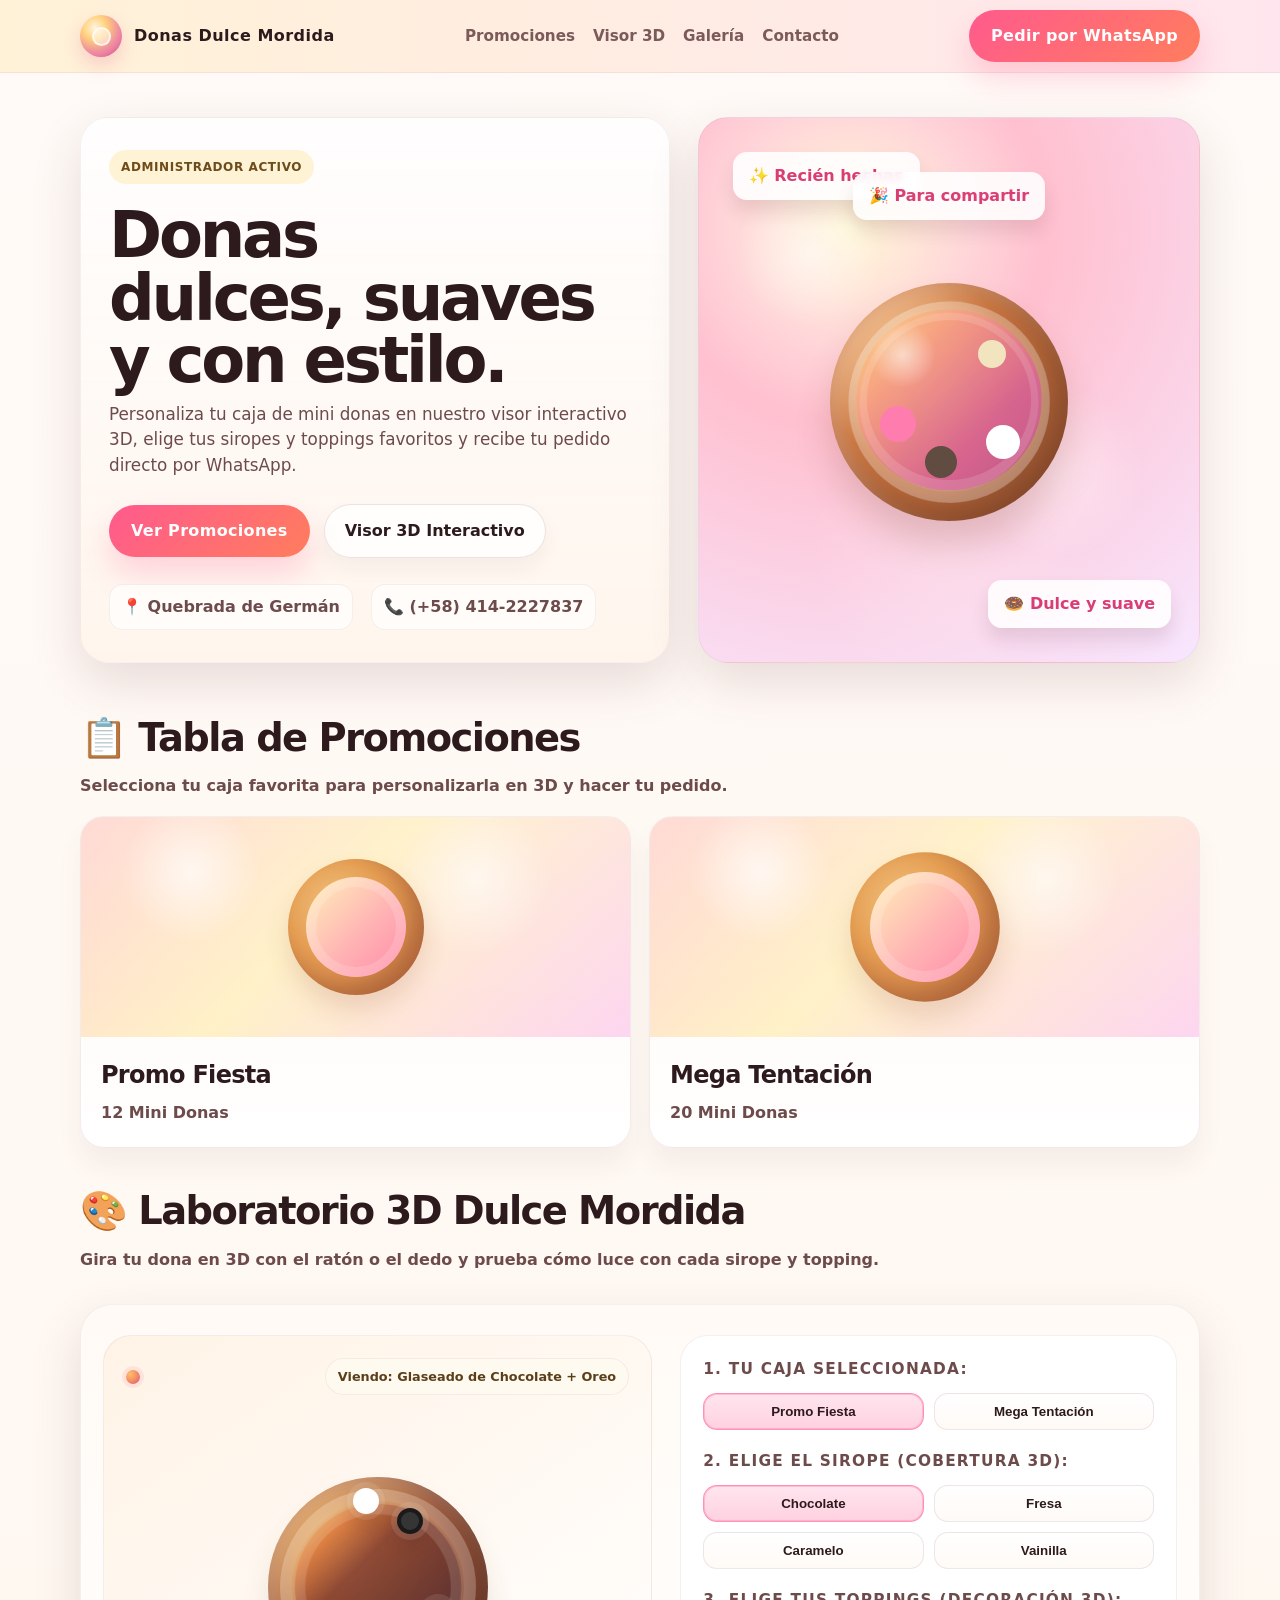
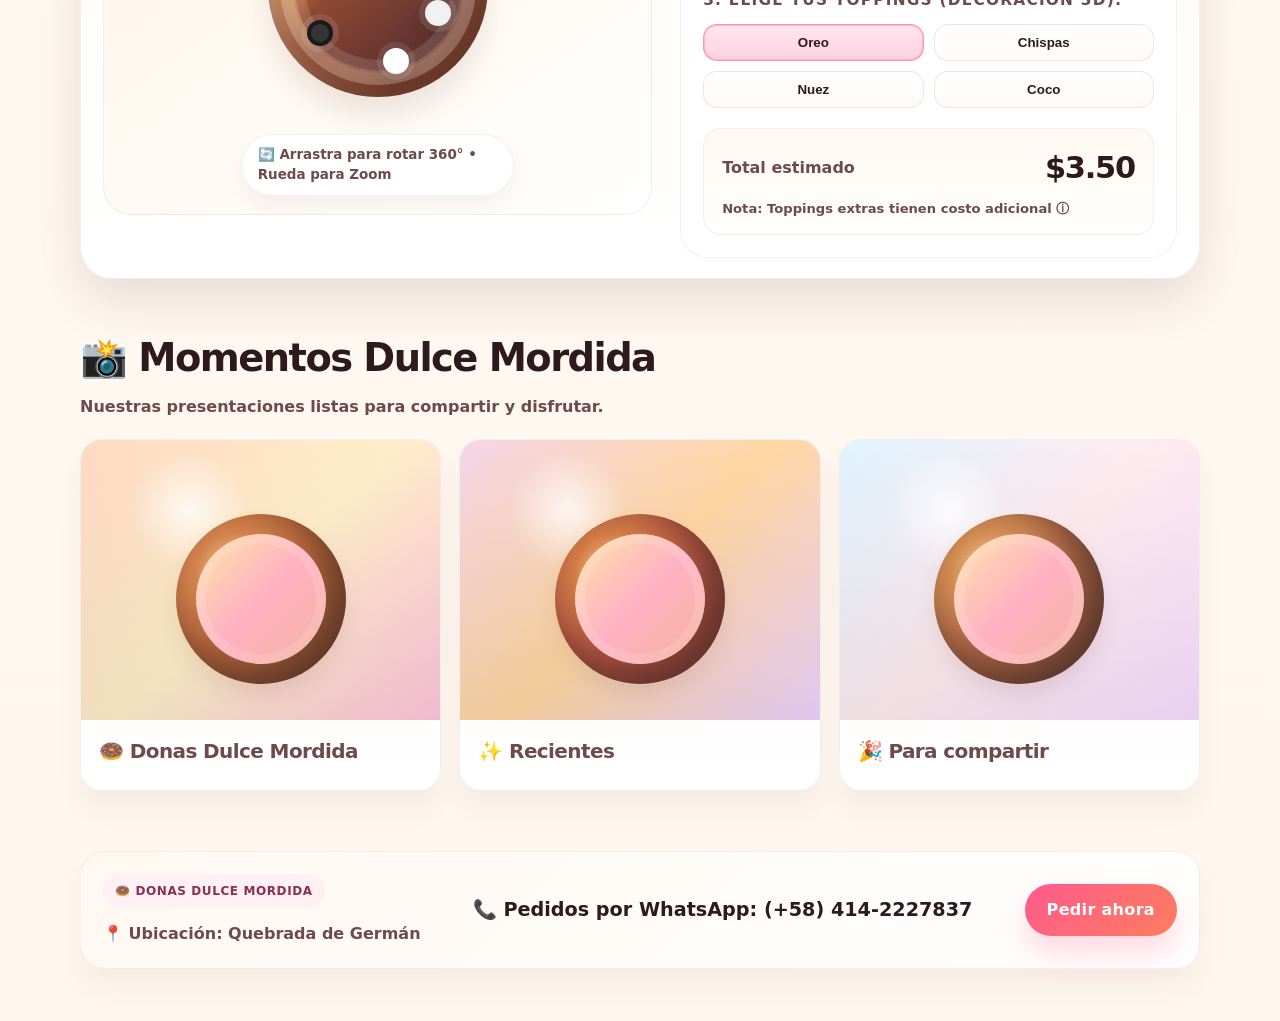
==== index.html @ 06ebfd66 "Add website index.html for Donas Dulce Mordida" ====
<!DOCTYPE html>
<html lang="es">
<head>
  <meta charset="UTF-8" />
  <meta name="viewport" content="width=device-width, initial-scale=1.0" />
  <title>Donas Dulce Mordida</title>
  <meta name="description" content="Donas Dulce Mordida — mini donas artesanales, personalización 3D y pedidos por WhatsApp." />
  <style>
    :root{
      --bg:#fffaf5;
      --panel:#fff;
      --rose:#ff5a8d;
      --rose-dark:#d93d73;
      --cream:#ffe7c2;
      --gold:#ffb84d;
      --brown:#6b3d2d;
      --choco:#3c1b1f;
      --text:#2d1a1d;
      --muted:#6d4b4b;
      --shadow:0 20px 50px rgba(89, 42, 48, 0.14);
      --card:#fff7f2;
      --success:#4caf50;
      --pink-soft:#ffd9e7;
      --lemon:#ffe898;
    }

    *{box-sizing:border-box}
    html{scroll-behavior:smooth}
    body{
      margin:0;
      font-family: system-ui, -apple-system, BlinkMacSystemFont, "Segoe UI", sans-serif;
      background:linear-gradient(180deg,#fffaf7 0%,#fff7ee 100%);
      color:var(--text);
      line-height:1.5;
    }

    a{color:inherit;text-decoration:none}
    img{max-width:100%; display:block}
    .container{
      width:min(1120px, calc(100% - 32px));
      margin:0 auto;
    }

    .topbar{
      background:linear-gradient(90deg, #fff2d7, #ffe6ee);
      border-bottom:1px solid rgba(109,75,75,0.08);
      position:sticky;
      top:0;
      z-index:15;
      backdrop-filter: blur(8px);
    }

    .topbar .container{
      display:flex;align-items:center;justify-content:space-between;
      min-height:72px; gap:16px;
    }

    .brand{
      display:flex;align-items:center;gap:12px;
      font-weight:800; letter-spacing:0.03em;
    }

    .brand-mark{
      width:42px;height:42px;border-radius:50%;
      background:radial-gradient(circle at 35% 30%, #fff4dd 0%, #ffd27d 30%, #ff8bb2 68%, #d5547a 100%);
      box-shadow:inset -7px -10px 12px rgba(0,0,0,0.08), 0 8px 18px rgba(234,110,149,0.28);
      position:relative;
    }

    .brand-mark::before{
      content:"";
      position:absolute; inset:12px 11px 11px 12px;
      border-radius:50%;
      background:rgba(255,255,255,0.5);
      border:2px solid rgba(255,255,255,0.7);
    }

    .nav{
      display:flex;align-items:center;gap:18px; flex-wrap:wrap;
      font-size:0.95rem; font-weight:600; color:var(--muted);
    }

    .nav a{opacity:0.9}
    .nav a:hover{opacity:1;color:var(--rose-dark)}

    .cta{
      display:inline-flex;align-items:center;justify-content:center;
      gap:10px;
      border:none;border-radius:999px; padding:14px 22px;
      background:linear-gradient(135deg, var(--rose), #ff7d5d);
      color:white; font-weight:800; letter-spacing:0.02em;
      box-shadow:0 16px 30px rgba(255, 99, 146, .25);
      cursor:pointer;
      transition:transform .2s ease, box-shadow .2s ease;
    }

    .cta:hover{
      transform:translateY(-2px);
      box-shadow:0 20px 32px rgba(255, 99, 146, .30);
    }

    .hero{
      padding:44px 0 22px;
    }

    .hero-wrap{
      display:grid;grid-template-columns:1.08fr .92fr; gap:28px;
      align-items:stretch;
    }

    .hero-box{
      background:linear-gradient(180deg, rgba(255,255,255,0.8), rgba(255,244,236,0.9));
      border-radius:28px;
      padding:32px 28px;
      box-shadow:var(--shadow);
      border:1px solid rgba(131,87,95,0.08);
    }

    .eyebrow{
      display:inline-block;
      background:#fff3d5;
      color:#6d4b1b;
      padding:8px 12px; border-radius:999px; font-weight:700;
      font-size:.75rem; letter-spacing:0.05em; text-transform:uppercase;
    }

    h1{
      margin:20px 0 10px;
      font-size: clamp(2.5rem, 5vw, 5rem);
      line-height:0.98;
      letter-spacing:-0.05em;
    }

    .hero-copy p{
      margin:0;
      color:var(--muted);
      font-size:1.05rem;
      max-width:640px;
    }

    .hero-actions{
      display:flex;align-items:center; flex-wrap:wrap; gap:14px; margin-top:26px;
    }

    .ghost{
      display:inline-flex;align-items:center;justify-content:center;
      border:1px solid rgba(112,61,77,0.14);
      background:rgba(255,255,255,0.8);
      color:var(--text);
      border-radius:999px;
      padding:14px 20px;
      font-weight:700;
      box-shadow:0 10px 20px rgba(80, 31, 47, 0.05);
    }

    .meta{
      display:flex; align-items:center; gap:18px; flex-wrap:wrap;
      margin-top:26px; font-weight:700; color:var(--muted);
    }

    .meta-item{
      display:flex;align-items:center;gap:10px;
      background:rgba(255,255,255,0.7);
      padding:10px 12px; border-radius:14px;
      border:1px solid rgba(112,61,77,0.08);
    }

    .mini-donut-art{
      position:relative; min-height:440px; border-radius:30px;
      background:radial-gradient(circle at 30% 20%, #fff7d6 0%, #ffd5d9 22%, #ffc0cf 35%, #f7e7ff 100%);
      overflow:hidden;
      box-shadow:var(--shadow);
      border:1px solid rgba(131,87,95,0.08);
    }

    .mini-donut-art::before{
      content:"";
      position:absolute; inset:0;
      background:
        radial-gradient(circle at 22% 25%, rgba(255,255,255,.55), transparent 13%),
        radial-gradient(circle at 72% 65%, rgba(255,255,255,.38), transparent 17%),
        radial-gradient(circle at 50% 80%, rgba(255,255,255,.2), transparent 28%);
    }

    .donut-scene{
      position:absolute; inset:0;
      display:grid; place-items:center;
      transform:translateY(12px);
    }

    .donut{
      position:relative;
      width:238px; height:238px;
      border-radius:50%;
      background: radial-gradient(circle at 35% 35%, #f5d2a0 0%, #e9a870 24%, #c9743d 44%, #7d3f2b 100%);
      box-shadow:
       inset -18px -14px 30px rgba(0,0,0,.14),
       inset 12px 10px 18px rgba(255,255,255,.22),
       0 24px 35px rgba(126,67,39,0.2);
      animation: floaty 6s ease-in-out infinite;
    }

    @keyframes floaty{
      0%,100%{transform:translateY(0) rotate(0deg)}
      50%{transform:translateY(-8px) rotate(3deg)}
    }

    .donut::before{
      content:"";
      position:absolute; inset:18px;
      border-radius:50%;
      background: rgba(255,255,255,0.2);
      box-shadow: inset 0 0 0 14px rgba(255,255,255,0.1);
    }

    .donut::after{
      content:"";
      position:absolute; inset:18px 18px 18px 18px;
      border-radius:50%;
      background:
        radial-gradient(circle at 50% 50%, rgba(255,255,255,0.12) 0 62%, transparent 63%),
        radial-gradient(circle at 50% 50%, transparent 0 70%, rgba(122,59,38,0.25) 71%);
      transform: rotate(-18deg);
    }

    .glaze{
      position:absolute; inset: 30px 30px 34px 30px;
      border-radius:50%;
      background:
        radial-gradient(circle at 25% 25%, rgba(255,255,255,0.58), transparent 17%),
        linear-gradient(135deg, #ffcf69, #f58d6f 30%, #d24b82 68%, #b93a7c);
      transform:scale(1.04);
      opacity:.92;
      box-shadow: inset 0 0 0 10px rgba(255,255,255,0.15);
    }

    .topping{
      position:absolute; border-radius:50%;
      animation: halo 3s ease-in-out infinite;
    }

    .topping:nth-child(1){ width:32px; height:32px; background:#ffb83d; left:20%; top:31%; }
    .topping:nth-child(2){ width:28px; height:28px; background:#efe1b5; right:26%; top:24%; }
    .topping:nth-child(3){ width:32px; height:32px; background:#4a3427; left:40%; bottom:18%; }
    .topping:nth-child(4){ width:34px; height:34px; background:#fff; right:20%; bottom:26%; }
    .topping:nth-child(5){ width:36px; height:36px; background:#ff6ba3; left:21%; bottom:33%; }

    @keyframes halo{
      0%,100%{transform:scale(1) translateY(0)}
      50%{transform:scale(1.1) translateY(-5px)}
    }

    .floating-badge{
      position:absolute;
      padding:12px 16px;
      border-radius:14px;
      background:rgba(255,255,255,0.88);
      box-shadow:0 12px 18px rgba(80,31,47,0.12);
      font-weight:700;
      color:var(--rose-dark);
      backdrop-filter:blur(4px);
    }

    .badge-1{ left:34px; top:34px; }
    .badge-2{ right:28px; bottom:34px; }
    .badge-3{ left:50%; top:10%; transform:translateX(-50%); }

    .section{
      padding:24px 0 10px;
    }

    .title-row{
      display:flex;align-items:end;justify-content:space-between; gap:16px; margin-bottom:18px;
    }

    h2{
      font-size: clamp(2rem, 3vw, 3rem);
      margin:0;
      letter-spacing:-0.04em;
    }

    .subtitle{
      color:var(--muted); font-weight:600; margin-top:8px;
    }

    .promo-grid{
      display:grid;
      grid-template-columns:repeat(2, minmax(240px,1fr));
      gap:18px;
      margin-top:18px;
    }

    .promo-card{
      background:linear-gradient(180deg,#fff8f2,#fff);
      border:1px solid rgba(112,61,77,0.09);
      border-radius:24px;
      overflow:hidden;
      box-shadow:0 18px 26px rgba(85,48,52,0.06);
      position:relative;
    }

    .promo-card .visual{
      height:220px;
      position:relative;
      background:linear-gradient(135deg, #ffd7d2, #fff1c7 44%, #fdd6f0 100%);
      display:grid; place-items:center;
      overflow:hidden;
    }

    .promo-card .visual::before{
      content:"";
      position:absolute; inset:0;
      background:
        radial-gradient(circle at 20% 25%, rgba(255,255,255,.7), transparent 15%),
        radial-gradient(circle at 72% 28%, rgba(255,255,255,.6), transparent 18%),
        linear-gradient(180deg, rgba(255,255,255,0.08), rgba(255,255,255,0));
    }

    .promo-card .mini{
      position:relative; width:136px; height:136px; border-radius:50%;
      background:radial-gradient(circle at 35% 35%, #f3c37f 0%, #e49d52 40%, #ba5d3a 100%);
      box-shadow:inset -12px -10px 18px rgba(0,0,0,0.12), 0 14px 24px rgba(146,71,41,.16);
    }

    .promo-card .mini::before{
      content:"";
      position:absolute; inset:18px;
      border-radius:50%;
      background:linear-gradient(135deg, #fff2b9, #ffb4b4 55%, #ff8aa9);
      box-shadow:inset 0 0 0 10px rgba(255,255,255,0.16);
    }

    .promo-card-content{
      padding:20px 20px 22px;
    }

    .promo-card h3{
      margin:0 0 8px; font-size:1.5rem; letter-spacing:-0.03em;
    }

    .promo-card p{
      margin:0; color:var(--muted); font-weight:600;
    }

    .promo-tag{
      position:absolute; top:16px; left:16px; background:rgba(255,255,255,0.88);
      color:var(--rose-dark); font-weight:800; padding:8px 12px; border-radius:999px;
      box-shadow:0 8px 16px rgba(145,74,92,.1);
    }

    .customizer{
      margin-top:32px;
      background:linear-gradient(180deg, #fffaf5 0%, #fff 100%);
      border:1px solid rgba(112,61,77,0.08);
      border-radius:32px;
      box-shadow: var(--shadow);
      padding:30px 22px 20px;
    }

    .customizer-shell{
      display:grid; grid-template-columns:1.05fr .95fr; gap:28px; align-items:start;
    }

    .donut-stage{
      background:linear-gradient(145deg,#fff3e6,#fff);
      border:1px solid rgba(112,61,77,0.08);
      border-radius:28px;
      padding:22px;
      min-height:480px;
      position:relative;
      overflow:hidden;
    }

    .stage-header{
      display:flex; align-items:center; justify-content:space-between; gap:14px;
      margin-bottom:12px;
    }

    .selector-dot{
      width:14px;height:14px;border-radius:50%;
      background:radial-gradient(circle at 30% 30%, #ffbd6d, #f48f61, #d0528d);
      box-shadow:0 0 0 4px rgba(255,107,128,.12);
    }

    .stage-badge{
      background:#fffaf0;
      color:#5b3f19; border:1px solid rgba(112,61,77,0.08);
      border-radius:999px; padding:8px 12px; font-weight:700; font-size:.8rem;
    }

    .donut-viewer{
      position:relative;
      width:100%;
      min-height:360px;
      display:grid; place-items:center;
      perspective:1000px;
    }

    .donut-model{
      position:relative;
      width:220px; height:220px;
      transform-style:preserve-3d;
      transition: transform .4s ease;
      cursor:grab;
      user-select:none;
      animation: bob 7s ease-in-out infinite;
    }

    @keyframes bob{
      0%,100%{transform:translateY(0) rotateX(16deg) rotateY(0deg)}
      50%{transform:translateY(-8px) rotateX(12deg) rotateY(18deg)}
    }

    .donut-model .base{
      position:absolute; inset:0;
      border-radius:50%;
      background:radial-gradient(circle at 35% 35%, #f5d29d 0%, #d8944e 24%, #9c5639 52%, #5b2b24 100%);
      box-shadow: inset -20px -18px 30px rgba(0,0,0,0.18), inset 10px 10px 22px rgba(255,255,255,0.26), 0 20px 28px rgba(118,68,40,0.12);
    }

    .donut-model .base::before{
      content:"";
      position:absolute; inset:12px;
      border-radius:50%;
      background: rgba(255,255,255,0.17);
      box-shadow: inset 0 0 0 12px rgba(255,255,255,0.08);
    }

    .donut-model .glaze{
      position:absolute; inset:30px;
      border-radius:50%;
      background:var(--glaze);
      box-shadow: inset 0 0 0 10px rgba(255,255,255,0.14);
    }

    .donut-model .topping{
      position:absolute;
      border-radius:50%;
      width:26px; height:26px;
      background:var(--topping-color);
      box-shadow: 0 0 0 5px rgba(255,255,255,0.12);
      left:50%; top:50%;
      transform: translate(-50%, -50%) translate(var(--x), var(--y));
    }

    .donut-model .topping::before{
      content:"";
      position:absolute; inset:4px; border-radius:50%;
      background: rgba(255,255,255,0.12);
    }

    .donut-stage .drag-hint{
      position:absolute; left:50%; bottom:18px; transform:translateX(-50%);
      background:rgba(255,255,255,0.9);
      border:1px solid rgba(112,61,77,0.08);
      border-radius:999px;
      padding:10px 16px;
      font-size:0.84rem; font-weight:700; color:var(--muted);
      box-shadow:0 10px 20px rgba(76,41,49,.06);
    }

    .controls{
      background:#fff;
      border:1px solid rgba(112,61,77,0.08);
      border-radius:28px;
      padding:22px;
    }

    .controls-block{
      margin-bottom:20px;
    }

    .controls-block h4{
      margin:0 0 12px;
      font-size:0.96rem; letter-spacing:0.08em; text-transform:uppercase; color:var(--muted);
    }

    .option-grid{
      display:grid; grid-template-columns:repeat(2, minmax(110px,1fr)); gap:10px;
    }

    .option{
      border:1px solid rgba(136,96,102,0.14);
      background:linear-gradient(180deg,#fff,#fffaf6);
      color:var(--text);
      border-radius:14px;
      padding:10px 8px;
      font-weight:700;
      cursor:pointer;
      text-align:center;
      transition:all .2s ease;
    }

    .option:hover{ border-color: rgba(255,95,145,0.4); }
    .option.active{
      background:linear-gradient(180deg,#ffe5ef,#ffd1e0);
      border-color: rgba(255,95,145,0.6);
      box-shadow: inset 0 0 0 1px rgba(255,95,145,0.28);
    }

    .pill{
      display:flex; align-items:center; justify-content:center; gap:8px;
      border:1px solid rgba(112,61,77,0.1);
      background:rgba(255,255,255,0.8);
      border-radius:999px; padding:10px 12px; font-weight:700;
    }

    .swatch{
      width:16px; height:16px; border-radius:50%;
      box-shadow:inset 0 0 0 2px rgba(255,255,255,0.7);
    }

    .totals{
      background:linear-gradient(180deg, #fff9f2, #fff);
      border:1px solid rgba(112,61,77,0.08);
      border-radius:18px;
      padding:16px 18px;
      margin-top:12px;
    }

    .totals-row{
      display:flex; align-items:center; justify-content:space-between; gap:10px;
      font-weight:700; color:var(--muted);
    }

    .totals-row strong{
      color:var(--text); font-size:1.9rem; letter-spacing:-0.04em;
    }

    .warning{
      color:var(--muted); font-size:0.82rem; margin-top:8px; font-weight:600;
    }

    .gallery{
      margin-top:16px;
      padding-bottom:42px;
    }

    .gallery-grid{
      display:grid; grid-template-columns:repeat(3, minmax(180px,1fr));
      gap:18px;
      margin-top:20px;
    }

    .gallery-item{
      background:linear-gradient(180deg, #fff8f5,#fff);
      border:1px solid rgba(112,61,77,0.08);
      border-radius:22px; overflow:hidden; box-shadow:0 18px 26px rgba(85,48,52,0.06);
    }

    .thumb{
      height:280px;
      background:linear-gradient(135deg,#ffd9c3,#ffeec9,#ffc5dc);
      position:relative;
      overflow:hidden;
    }

    .thumb::before{
      content:"";
      position:absolute; inset:0;
      background:
        radial-gradient(circle at 30% 25%, rgba(255,255,255,.78), transparent 18%),
        linear-gradient(180deg, transparent, rgba(0,0,0,0.06));
    }

    .thumb:nth-child(2){ background:linear-gradient(135deg,#ffe4e7,#f9d6a5,#ffddbb); }
    .thumb:nth-child(3){ background:linear-gradient(135deg,#dbf0ff,#ffe6ef,#f4d6ff); }

    .donut-plate{
      position:absolute; inset:auto 50% 36px 50%; transform:translateX(-50%);
      width:170px; height:170px; border-radius:50%;
      background:radial-gradient(circle at 35% 35%, #f6d59e 0%, #d2824c 26%, #a25b37 52%, #4d2e28 100%);
      box-shadow: inset -18px -16px 20px rgba(0,0,0,0.14), 0 12px 20px rgba(88,55,46,0.1);
    }

    .donut-plate::before{
      content:"";
      position:absolute; inset:20px; border-radius:50%;
      background:linear-gradient(135deg,#ffe3a8,#ffb2c3,#f3b19d);
      box-shadow: inset 0 0 0 10px rgba(255,255,255,0.12);
    }

    .gallery-item .meta{
      padding:16px 18px 18px; margin:0;
      display:block;
    }

    .gallery-item h4{
      margin:0 0 6px; font-size:1.25rem; letter-spacing:-0.03em;
    }

    .footer{
      padding:18px 0 52px;
      color:var(--muted);
    }

    .footer-card{
      background:linear-gradient(135deg,#fff8f1,#fff);
      border:1px solid rgba(112,61,77,0.08);
      border-radius:24px;
      padding:22px;
      display:flex; align-items:center; justify-content:space-between; gap:14px; flex-wrap:wrap;
      box-shadow:0 18px 26px rgba(85,48,52,0.05);
    }

    .phone{
      font-weight:800; color:var(--text); font-size:1.2rem;
    }

    @media (max-width: 900px) {
      .hero-wrap, .customizer-shell {grid-template-columns:1fr;}
      .promo-grid {grid-template-columns:1fr;}
      .gallery-grid {grid-template-columns:1fr 1fr;}
      .topbar .container{flex-wrap:wrap; justify-content:center; padding:14px 0;}
      .nav{justify-content:center}
    }

    @media (max-width: 560px) {
      h1{font-size:2.6rem}
      .hero-box{padding:22px 18px}
      .option-grid{grid-template-columns:1fr 1fr}
      .gallery-grid{grid-template-columns:1fr}
      .tagline{display:none}
      .nav{gap:10px 16px; font-size:0.82rem}
    }
  </style>
</head>
<body>
  <header class="topbar">
    <div class="container">
      <div class="brand">
        <div class="brand-mark"></div>
        <span>Donas Dulce Mordida</span>
      </div>

      <nav class="nav" aria-label="Navegación principal">
        <a href="#catalogo">Promociones</a>
        <a href="#personalizador3d">Visor 3D</a>
        <a href="#galeria">Galería</a>
        <a href="#contacto">Contacto</a>
      </nav>

      <a class="cta" href="https://wa.me/584142227837?text=Hola%20Donas%20Dulce%20Mordida%2C%20quiero%20hacer%20mi%20pedido." target="_blank" rel="noreferrer">
        Pedir por WhatsApp
      </a>
    </div>
  </header>

  <main>
    <section class="hero">
      <div class="container hero-wrap">
        <div class="hero-box">
          <span class="eyebrow">Administrador Activo</span>

          <h1>Donas<br>dulces, suaves y con estilo.</h1>

          <div class="hero-copy">
            <p>Personaliza tu caja de mini donas en nuestro visor interactivo 3D, elige tus siropes y toppings favoritos y recibe tu pedido directo por WhatsApp.</p>
          </div>

          <div class="hero-actions">
            <a class="cta" href="#catalogo">Ver Promociones</a>
            <a class="ghost" href="#personalizador3d">Visor 3D Interactivo</a>
          </div>

          <div class="meta">
            <div class="meta-item">📍 Quebrada de Germán</div>
            <div class="meta-item">📞 (+58) 414-2227837</div>
          </div>
        </div>

        <div class="mini-donut-art" aria-label="Arte de mini donas">
          <div class="floating-badge badge-1">✨ Recién hechas</div>
          <div class="floating-badge badge-2">🍩 Dulce y suave</div>
          <div class="floating-badge badge-3">🎉 Para compartir</div>

          <div class="donut-scene">
            <div class="donut" aria-hidden="true">
              <div class="glaze"></div>
              <div class="topping"></div>
              <div class="topping"></div>
              <div class="topping"></div>
              <div class="topping"></div>
              <div class="topping"></div>
            </div>
          </div>
        </div>
      </div>
    </section>

    <section class="section" id="catalogo">
      <div class="container">
        <div class="title-row">
          <div>
            <h2>📋 Tabla de Promociones</h2>
            <div class="subtitle">Selecciona tu caja favorita para personalizarla en 3D y hacer tu pedido.</div>
          </div>
        </div>

        <div class="promo-grid">
          <article class="promo-card">
            <span class="promo-tag">Promo Fiesta</span>
            <div class="visual">
              <div class="mini"></div>
            </div>
            <div class="promo-card-content">
              <h3>Promo Fiesta</h3>
              <p>12 Mini Donas</p>
            </div>
          </article>

          <article class="promo-card">
            <span class="promo-tag">Mega Tentación</span>
            <div class="visual">
              <div class="mini" style="transform:scale(1.1)"></div>
            </div>
            <div class="promo-card-content">
              <h3>Mega Tentación</h3>
              <p>20 Mini Donas</p>
            </div>
          </article>
        </div>
      </div>
    </section>

    <section class="section" id="personalizador3d">
      <div class="container">
        <div class="title-row">
          <div>
            <h2>🎨 Laboratorio 3D Dulce Mordida</h2>
            <div class="subtitle">Gira tu dona en 3D con el ratón o el dedo y prueba cómo luce con cada sirope y topping.</div>
          </div>
        </div>

        <div class="customizer">
          <div class="customizer-shell">
            <div class="donut-stage">
              <div class="stage-header">
                <div class="selector-dot"></div>
                <div class="stage-badge">Viendo: Glaseado de Chocolate + Oreo</div>
              </div>

              <div class="donut-viewer">
                <div class="donut-model" id="donutModel" aria-label="Vista 3D de la dona">
                  <div class="base"></div>
                  <div class="glaze"></div>
                  <div class="topping" style="--x: 32px; --y: -66px; --topping-color:#fff;"></div>
                  <div class="topping" style="--x: -12px; --y: -86px; --topping-color:#f9df67;"></div>
                  <div class="topping" style="--x: 60px; --y: 26px; --topping-color:#2c1f2b;"></div>
                  <div class="topping" style="--x: -58px; --y: 46px; --topping-color:#ffffff;"></div>
                  <div class="topping" style="--x: 18px; --y: 74px; --topping-color:#f13d76;"></div>
                </div>
              </div>

              <div class="drag-hint">🔄 Arrastra para rotar 360° • Rueda para Zoom</div>
            </div>

            <div class="controls">
              <div class="controls-block">
                <h4>1. Tu Caja Seleccionada:</h4>
                <div class="option-grid">
                  <button class="option active" type="button">Promo Fiesta</button>
                  <button class="option" type="button">Mega Tentación</button>
                </div>
              </div>

              <div class="controls-block">
                <h4>2. Elige el Sirope (Cobertura 3D):</h4>
                <div class="option-grid" id="syrupOptions">
                  <button class="option active" type="button" data-syrup="chocolate">Chocolate</button>
                  <button class="option" type="button" data-syrup="fresa">Fresa</button>
                  <button class="option" type="button" data-syrup="caramelo">Caramelo</button>
                  <button class="option" type="button" data-syrup="vainilla">Vainilla</button>
                </div>
              </div>

              <div class="controls-block">
                <h4>3. Elige tus Toppings (Decoración 3D):</h4>
                <div class="option-grid" id="toppingOptions">
                  <button class="option active" type="button" data-topping="oreo">Oreo</button>
                  <button class="option" type="button" data-topping="chispas">Chispas</button>
                  <button class="option" type="button" data-topping="nuez">Nuez</button>
                  <button class="option" type="button" data-topping="coco">Coco</button>
                </div>
              </div>

              <div class="totals">
                <div class="totals-row">
                  <span>Total estimado</span>
                  <strong id="totalPrice">$3.50</strong>
                </div>
                <div class="warning">Nota: Toppings extras tienen costo adicional ⓘ</div>
              </div>
            </div>
          </div>
        </div>
      </div>
    </section>

    <section class="section gallery" id="galeria">
      <div class="container">
        <div class="title-row">
          <div>
            <h2>📸 Momentos Dulce Mordida</h2>
            <div class="subtitle">Nuestras presentaciones listas para compartir y disfrutar.</div>
          </div>
        </div>

        <div class="gallery-grid">
          <article class="gallery-item">
            <div class="thumb"><div class="donut-plate"></div></div>
            <div class="meta">
              <h4>🍩 Donas Dulce Mordida</h4>
            </div>
          </article>

          <article class="gallery-item">
            <div class="thumb" style="background:linear-gradient(135deg,#f5d6e8,#ffd7a2,#efd3ff);"><div class="donut-plate" style="background:radial-gradient(circle at 35% 35%, #f7d99d 0%, #d17a45 26%, #a24d3d 52%, #532d2c 100%);"></div></div>
            <div class="meta">
              <h4>✨ Recientes</h4>
            </div>
          </article>

          <article class="gallery-item">
            <div class="thumb" style="background:linear-gradient(135deg,#e0f4ff,#ffebef,#f6ddff);"><div class="donut-plate" style="background:radial-gradient(circle at 35% 35%, #f6dba2 0%, #d38d53 26%, #9b5c3f 52%, #472d2c 100%);"></div></div>
            <div class="meta">
              <h4>🎉 Para compartir</h4>
            </div>
          </article>
        </div>
      </div>
    </section>
  </main>

  <footer class="footer" id="contacto">
    <div class="container">
      <div class="footer-card">
        <div>
          <div class="eyebrow" style="background:#fff0f3;color:#8a2f52;">🍩 Donas Dulce Mordida</div>
          <div style="margin-top:14px; font-weight:700; color:var(--muted);">📍 Ubicación: Quebrada de Germán</div>
        </div>

        <div class="phone">📞 Pedidos por WhatsApp: (+58) 414-2227837</div>

        <a class="cta" href="https://wa.me/584142227837?text=Hola%20Donas%20Dulce%20Mordida%2C%20quiero%20hacer%20mi%20pedido." target="_blank" rel="noreferrer">
          Pedir ahora
        </a>
      </div>
    </div>
  </footer>

  <script>
    const syrupPalette = {
      chocolate: "linear-gradient(135deg, #f7cf65 0%, #db7a3c 20%, #87412e 38%, #46262c 100%)",
      fresa: "linear-gradient(135deg, #ffc6d9 0%, #ff7db0 28%, #f95b9d 58%, #a52b63 100%)",
      caramelo: "linear-gradient(135deg, #f9e1a3 0%, #ffb85c 28%, #db7a27 58%, #7a3a20 100%)",
      vainilla: "linear-gradient(135deg, #fef7cf 0%, #f8dd8e 28%, #e7b95e 58%, #b88439 100%)"
    };

    const toppingPalette = {
      oreo: ["#1a1a1a","#fff","#f0f0f0"],
      chispas: ["#f3d24a","#ff956d","#cf5c96"],
      nuez: ["#6b442f","#9a6848","#d7b089"],
      coco: ["#f5e7c1","#dbba83","#a28047"]
    };

    const priceMap = { fiesta: 3.5, tentacion: 5.5 };
    let selectedSyrup = "chocolate";
    let selectedTopping = "oreo";
    let selectedPackage = "fiesta";

    const donutModel = document.getElementById("donutModel");
    const totalPrice = document.getElementById("totalPrice");
    const syrupButtons = [...document.querySelectorAll("[data-syrup]")];
    const toppingButtons = [...document.querySelectorAll("[data-topping]")];
    const packageButtons = [...document.querySelectorAll(".option")].filter(el => !el.dataset.syrup && !el.dataset.topping);

    function updateDonut() {
      const glaze = donutModel.querySelector(".glaze");
      glaze.style.background = syrupPalette[selectedSyrup];

      const toppingEls = [...donutModel.querySelectorAll(".topping")];
      const palette = toppingPalette[selectedTopping];
      toppingEls.forEach((el, index) => {
        const color = palette[index % palette.length];
        el.style.background = color;
        el.style.boxShadow = `0 0 0 6px rgba(255,255,255,0.10), 0 10px 18px rgba(0,0,0,0.10)`;
      });

      const basePrice = priceMap[selectedPackage] || 3.5;
      const extra = selectedTopping === "oreo" ? 0 : 0.8;
      totalPrice.textContent = "$" + (basePrice + extra).toFixed(2);
    }

    document.getElementById("syrupOptions").addEventListener("click", (event) => {
      const button = event.target.closest("[data-syrup]");
      if (!button) return;
      syrupButtons.forEach(b => b.classList.toggle("active", b === button));
      selectedSyrup = button.dataset.syrup;
      updateDonut();
    });

    document.getElementById("toppingOptions").addEventListener("click", (event) => {
      const button = event.target.closest("[data-topping]");
      if (!button) return;
      toppingButtons.forEach(b => b.classList.toggle("active", b === button));
      selectedTopping = button.dataset.topping;
      updateDonut();
    });

    const packageButtonsAll = document.querySelectorAll(".option");
    packageButtonsAll.forEach(btn => {
      btn.addEventListener("click", () => {
        if (btn.dataset.syrup || btn.dataset.topping) return;
        packageButtonsAll.forEach(b => b.classList.toggle("active", b === btn));
        selectedPackage = btn.textContent.includes("Mega") ? "tentacion" : "fiesta";
        updateDonut();
      });
    });

    let dragging = false;
    let startX = 0;
    let currentRotate = 0;

    donutModel.addEventListener("pointerdown", (e) => {
      dragging = true;
      startX = e.clientX;
      donutModel.setPointerCapture(e.pointerId);
    });

    donutModel.addEventListener("pointermove", (e) => {
      if (!dragging) return;
      const delta = e.clientX - startX;
      currentRotate += delta * 0.4;
      donutModel.style.transform = `rotateY(${currentRotate}deg) rotateX(16deg) scale(1.02)`;
      startX = e.clientX;
    });

    donutModel.addEventListener("pointerup", () => dragging = false);
    donutModel.addEventListener("pointerleave", () => dragging = false);

    donutModel.addEventListener("wheel", (e) => {
      e.preventDefault();
      const scale = parseFloat(donutModel.dataset.scale || "1");
      const next = Math.min(1.6, Math.max(0.8, scale + (e.deltaY > 0 ? -0.08 : 0.08)));
      donutModel.dataset.scale = next;
      donutModel.style.transform = `scale(${next}) rotateY(${currentRotate}deg) rotateX(16deg)`;
    }, { passive: false });

    updateDonut();
  </script>
</body>
</html>
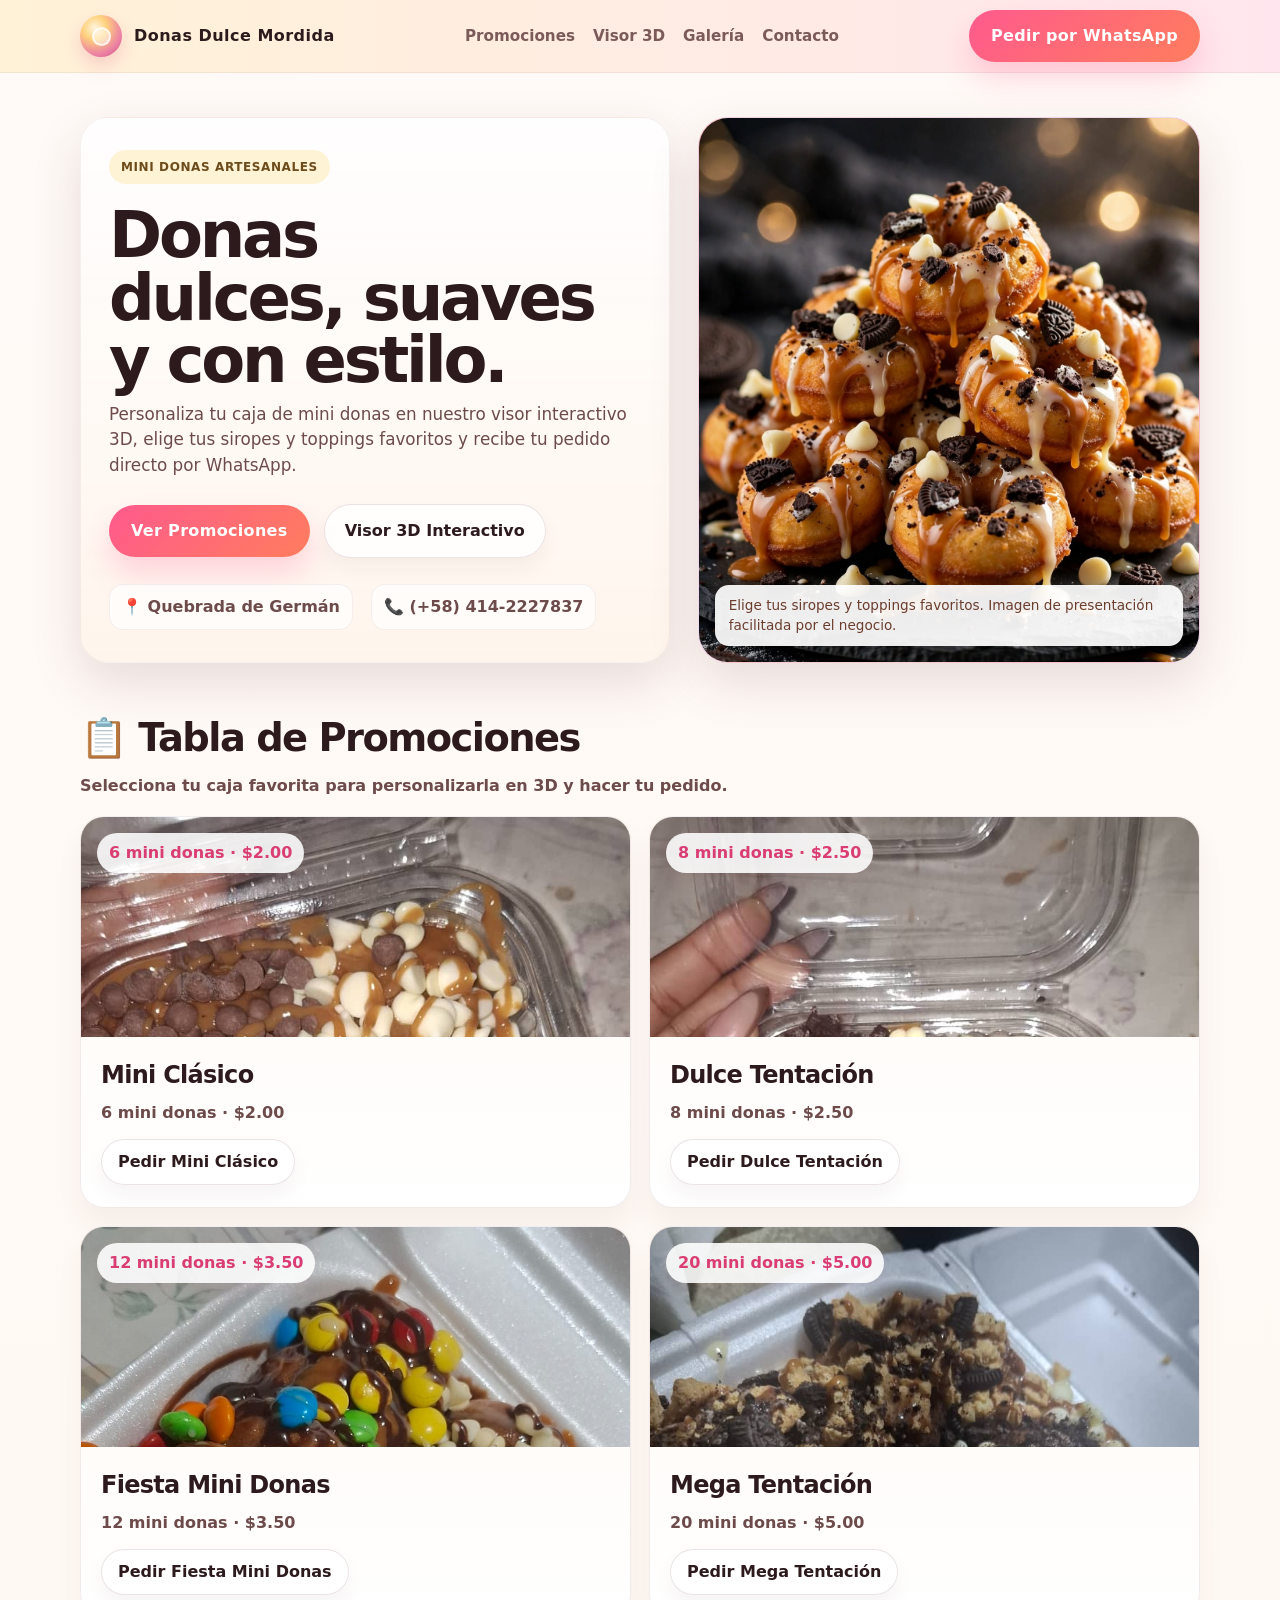
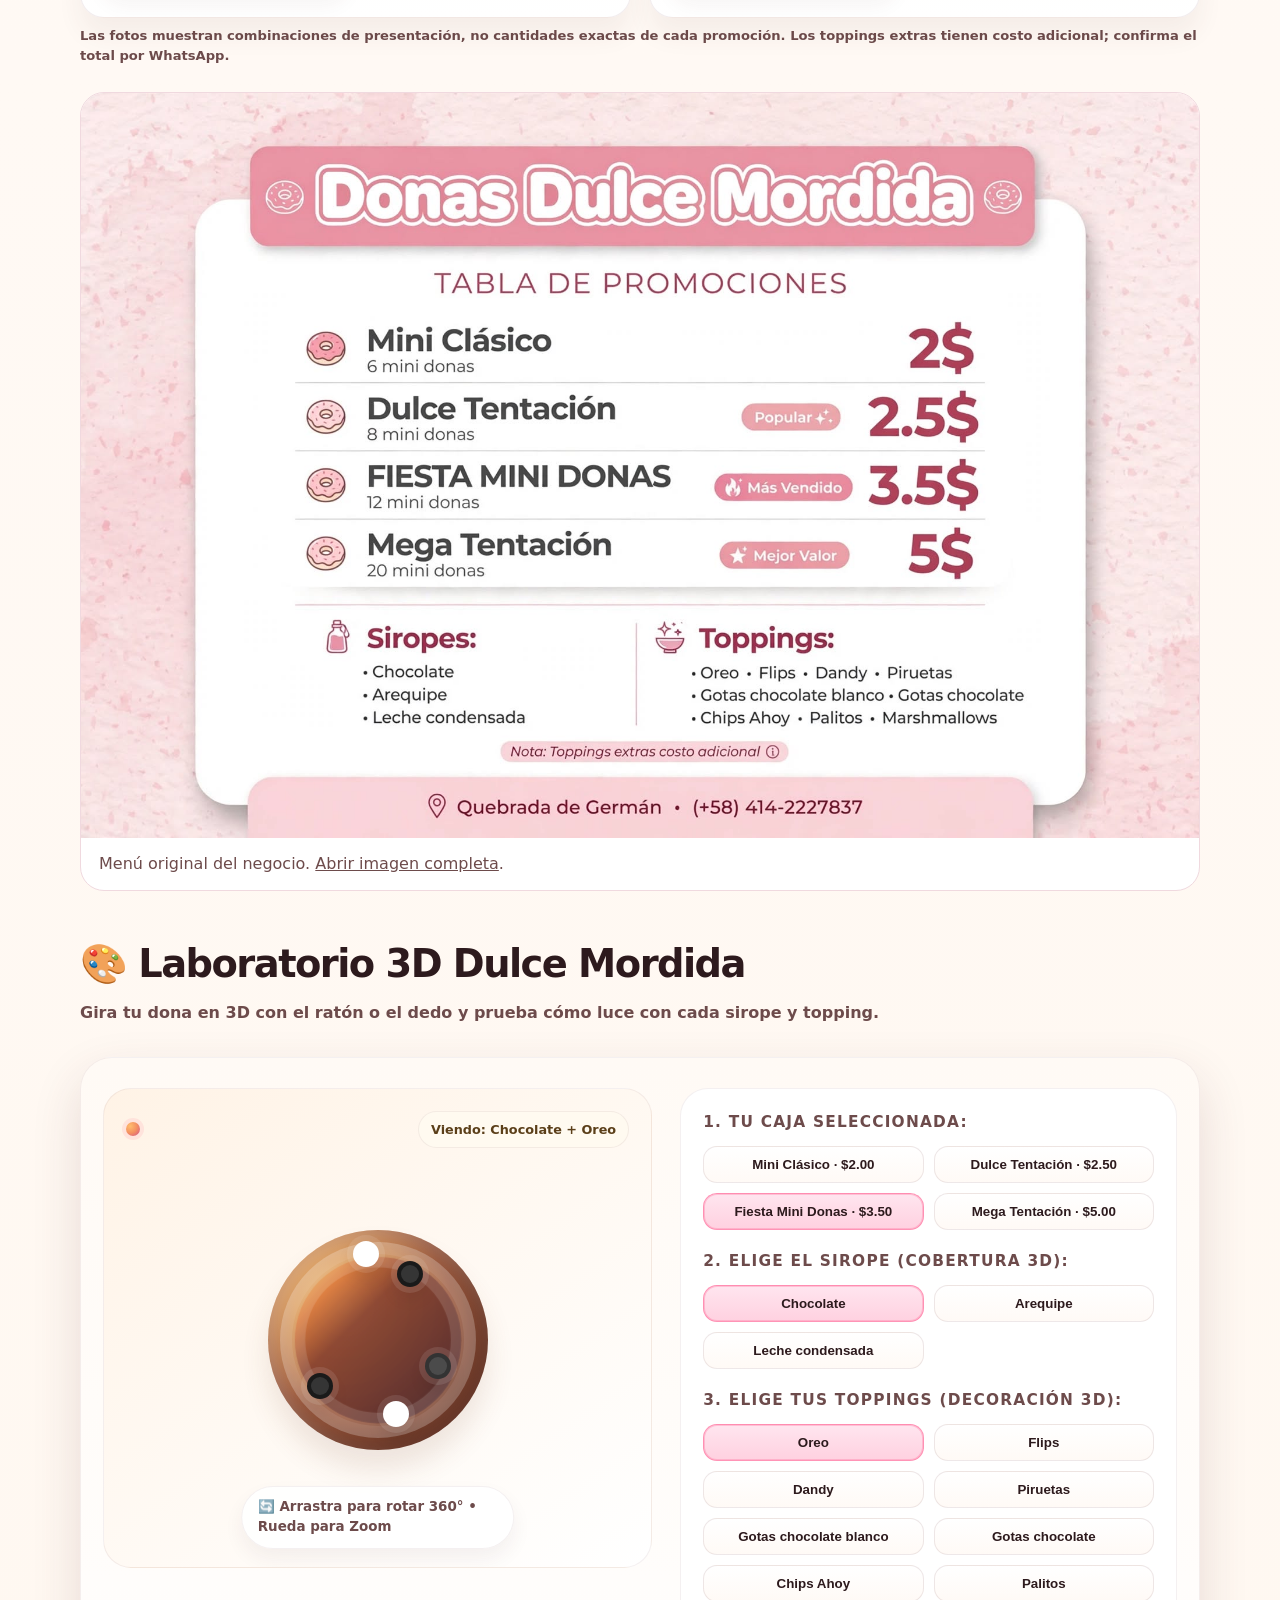
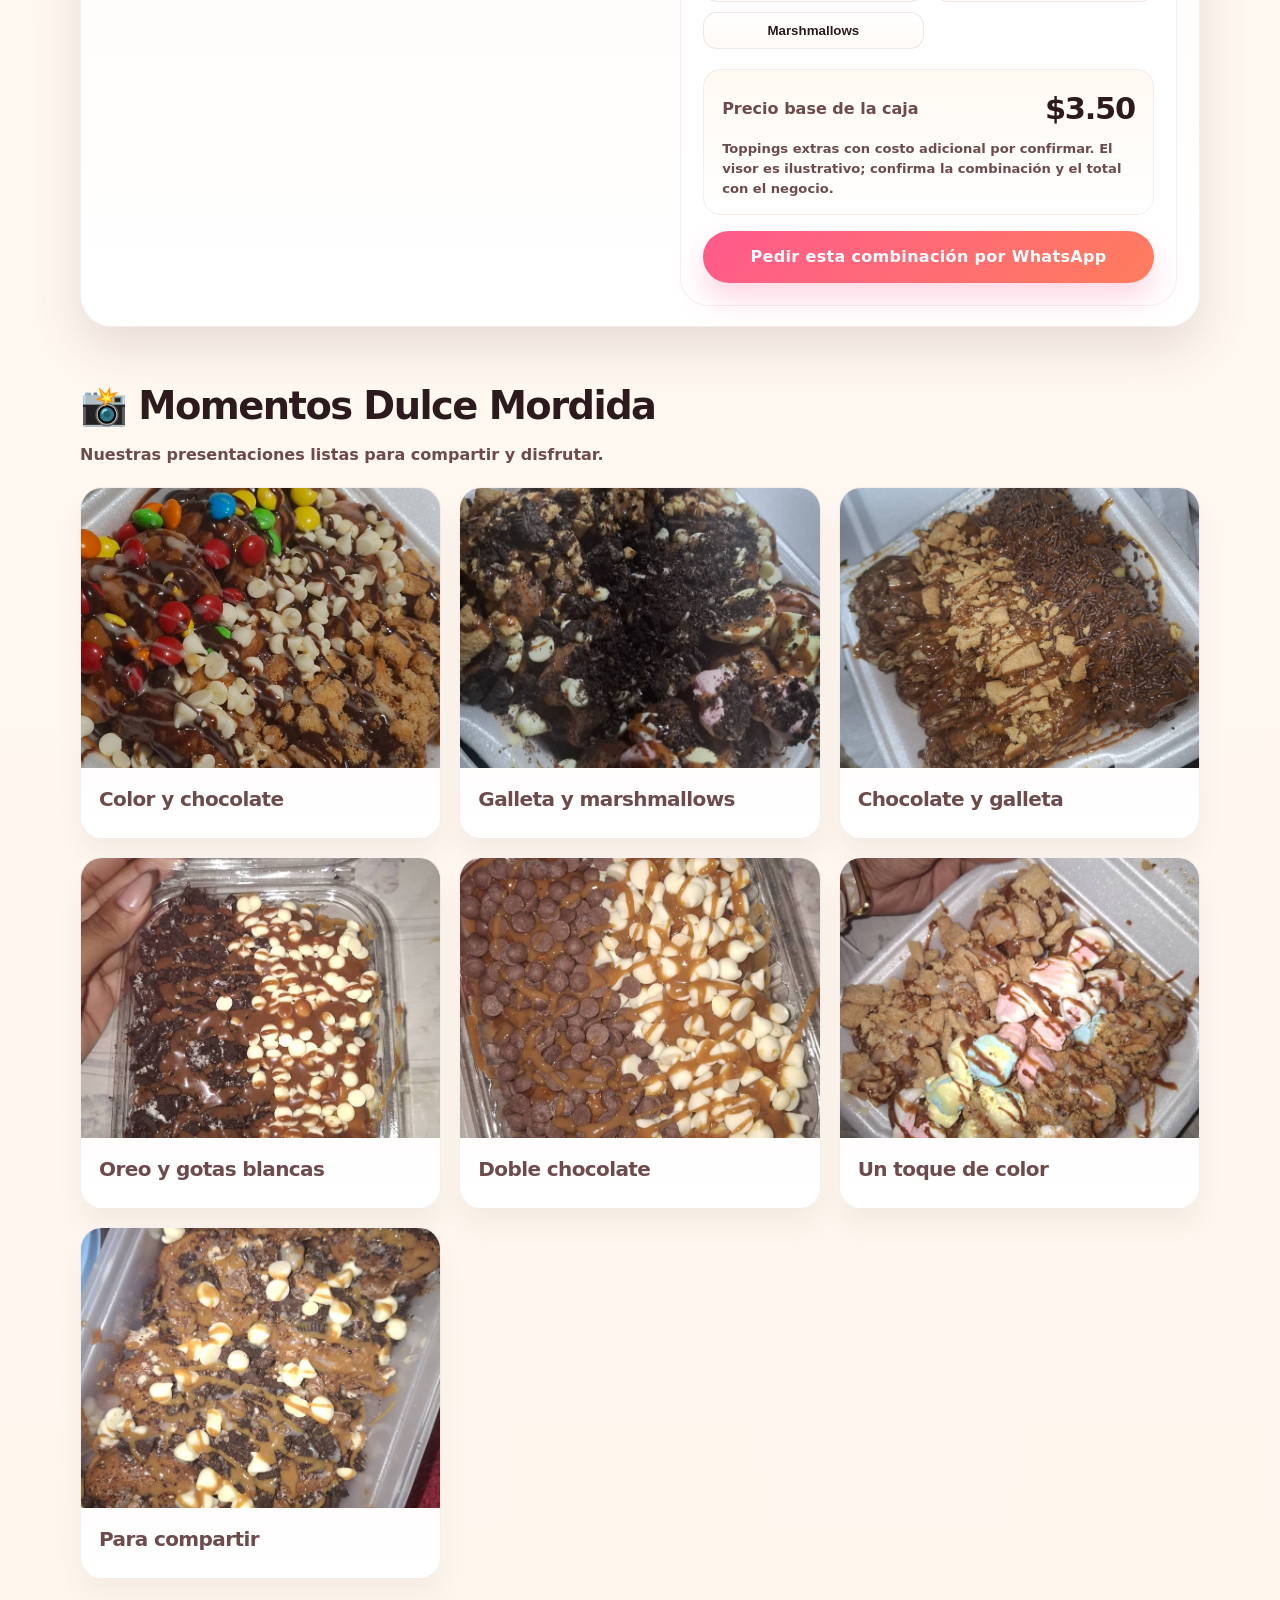
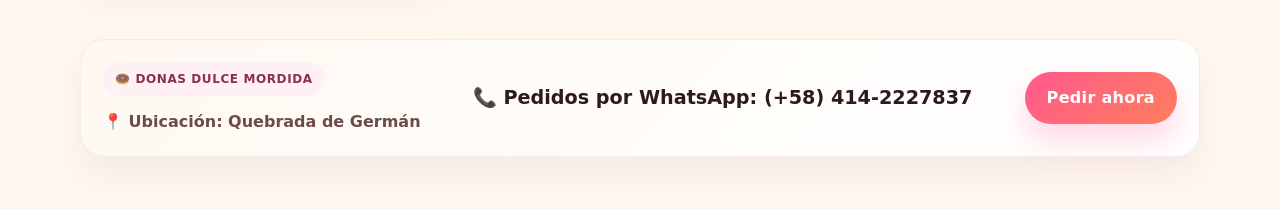
==== commit b436a418: "Incorpora fotos y menú originales; ajusta promociones y pedidos WhatsApp" ====
--- a/index.html
+++ b/index.html
@@ -623,6 +623,21 @@
       .tagline{display:none}
       .nav{gap:10px 16px; font-size:0.82rem}
     }
+
+    section[id],footer[id]{scroll-margin-top:160px}
+    /* Fotos locales: se conservan los originales y se recortan solo al mostrarlas. */
+    .hero-photo{width:100%;height:100%;position:absolute;inset:0;object-fit:cover;object-position:center 58%}
+    .mini-donut-art::before,.promo-card .visual::before,.thumb::before{display:none}
+    .visual img,.thumb img{width:100%;height:100%;object-fit:cover}
+    .promo-tag{z-index:1}
+    .promo-card-content .ghost{margin-top:14px;padding:10px 16px}
+    .menu-original{margin:26px 0 10px;background:#fff;border-radius:24px;overflow:hidden;border:1px solid #f0d9df}
+    .menu-original img{width:100%;height:auto}
+    .menu-original figcaption{padding:14px 18px;color:var(--muted)}
+    .menu-original a{text-decoration:underline}
+    .photo-note{position:absolute;bottom:16px;left:16px;right:16px;background:rgba(255,255,255,.92);border-radius:14px;padding:10px 14px;font-size:.85rem;color:var(--brown)}
+    .donut-model{touch-action:none}
+    #orderSelection{margin-top:16px;width:100%}
   </style>
 </head>
 <body>
@@ -650,7 +665,7 @@
     <section class="hero">
       <div class="container hero-wrap">
         <div class="hero-box">
-          <span class="eyebrow">Administrador Activo</span>
+          <span class="eyebrow">Mini donas artesanales</span>
 
           <h1>Donas<br>dulces, suaves y con estilo.</h1>
 
@@ -669,21 +684,9 @@
           </div>
         </div>
 
-        <div class="mini-donut-art" aria-label="Arte de mini donas">
-          <div class="floating-badge badge-1">✨ Recién hechas</div>
-          <div class="floating-badge badge-2">🍩 Dulce y suave</div>
-          <div class="floating-badge badge-3">🎉 Para compartir</div>
-
-          <div class="donut-scene">
-            <div class="donut" aria-hidden="true">
-              <div class="glaze"></div>
-              <div class="topping"></div>
-              <div class="topping"></div>
-              <div class="topping"></div>
-              <div class="topping"></div>
-              <div class="topping"></div>
-            </div>
-          </div>
+        <div class="mini-donut-art">
+          <img class="hero-photo" src="assets/images/47604.webp" alt="Mini donas decoradas con galleta y gotas de chocolate blanco" width="1040" height="1560" fetchpriority="high" />
+          <div class="photo-note">Elige tus siropes y toppings favoritos. Imagen de presentación facilitada por el negocio.</div>
         </div>
       </div>
     </section>
@@ -699,27 +702,43 @@
 
         <div class="promo-grid">
           <article class="promo-card">
-            <span class="promo-tag">Promo Fiesta</span>
-            <div class="visual">
-              <div class="mini"></div>
+            <span class="promo-tag">6 mini donas · $2.00</span>
+            <div class="visual"><img src="assets/images/47571.jpg" alt="Mini donas con gotas de chocolate oscuro y blanco" loading="lazy" width="765" height="1020" /></div>
+            <div class="promo-card-content">
+              <h3>Mini Clásico</h3><p>6 mini donas · $2.00</p>
+              <a class="ghost" href="https://wa.me/584142227837?text=Hola%20Donas%20Dulce%20Mordida%2C%20quiero%20pedir%20Mini%20Cl%C3%A1sico%3A%206%20mini%20donas%2C%20precio%20base%20%242.00.%20Quisiera%20confirmar%20toppings%2C%20disponibilidad%20y%20entrega." target="_blank" rel="noopener noreferrer">Pedir Mini Clásico</a>
             </div>
+          </article>
+          <article class="promo-card">
+            <span class="promo-tag">8 mini donas · $2.50</span>
+            <div class="visual"><img src="assets/images/47574.jpg" alt="Caja de mini donas con galleta y gotas de chocolate blanco" loading="lazy" width="765" height="1020" /></div>
             <div class="promo-card-content">
-              <h3>Promo Fiesta</h3>
-              <p>12 Mini Donas</p>
+              <h3>Dulce Tentación</h3><p>8 mini donas · $2.50</p>
+              <a class="ghost" href="https://wa.me/584142227837?text=Hola%20Donas%20Dulce%20Mordida%2C%20quiero%20pedir%20Dulce%20Tentaci%C3%B3n%3A%208%20mini%20donas%2C%20precio%20base%20%242.50.%20Quisiera%20confirmar%20toppings%2C%20disponibilidad%20y%20entrega." target="_blank" rel="noopener noreferrer">Pedir Dulce Tentación</a>
             </div>
           </article>
-
           <article class="promo-card">
-            <span class="promo-tag">Mega Tentación</span>
-            <div class="visual">
-              <div class="mini" style="transform:scale(1.1)"></div>
+            <span class="promo-tag">12 mini donas · $3.50</span>
+            <div class="visual"><img src="assets/images/47562.jpg" alt="Bandeja de mini donas con toppings de colores y galleta" loading="lazy" width="765" height="1020" /></div>
+            <div class="promo-card-content">
+              <h3>Fiesta Mini Donas</h3><p>12 mini donas · $3.50</p>
+              <a class="ghost" href="https://wa.me/584142227837?text=Hola%20Donas%20Dulce%20Mordida%2C%20quiero%20pedir%20Fiesta%20Mini%20Donas%3A%2012%20mini%20donas%2C%20precio%20base%20%243.50.%20Quisiera%20confirmar%20toppings%2C%20disponibilidad%20y%20entrega." target="_blank" rel="noopener noreferrer">Pedir Fiesta Mini Donas</a>
             </div>
+          </article>
+          <article class="promo-card">
+            <span class="promo-tag">20 mini donas · $5.00</span>
+            <div class="visual"><img src="assets/images/47565.jpg" alt="Bandeja de mini donas con galleta y marshmallows" loading="lazy" width="765" height="1020" /></div>
             <div class="promo-card-content">
-              <h3>Mega Tentación</h3>
-              <p>20 Mini Donas</p>
+              <h3>Mega Tentación</h3><p>20 mini donas · $5.00</p>
+              <a class="ghost" href="https://wa.me/584142227837?text=Hola%20Donas%20Dulce%20Mordida%2C%20quiero%20pedir%20Mega%20Tentaci%C3%B3n%3A%2020%20mini%20donas%2C%20precio%20base%20%245.00.%20Quisiera%20confirmar%20toppings%2C%20disponibilidad%20y%20entrega." target="_blank" rel="noopener noreferrer">Pedir Mega Tentación</a>
             </div>
           </article>
         </div>
+        <p class="warning">Las fotos muestran combinaciones de presentación, no cantidades exactas de cada promoción. Los toppings extras tienen costo adicional; confirma el total por WhatsApp.</p>
+        <figure class="menu-original">
+          <a href="assets/images/46378.jpg" target="_blank" rel="noopener noreferrer"><img src="assets/images/46378.jpg" alt="Menú original: Mini Clásico, 6 mini donas por $2; Dulce Tentación, 8 por $2.50; Fiesta Mini Donas, 12 por $3.50; Mega Tentación, 20 por $5. Pedidos al +58 414-2227837." width="1560" height="1040" loading="lazy" /></a>
+          <figcaption>Menú original del negocio. <a href="assets/images/46378.jpg" target="_blank" rel="noopener noreferrer">Abrir imagen completa</a>.</figcaption>
+        </figure>
       </div>
     </section>
 
@@ -758,9 +777,11 @@
             <div class="controls">
               <div class="controls-block">
                 <h4>1. Tu Caja Seleccionada:</h4>
-                <div class="option-grid">
-                  <button class="option active" type="button">Promo Fiesta</button>
-                  <button class="option" type="button">Mega Tentación</button>
+                <div class="option-grid" id="packageOptions">
+                  <button class="option" type="button" data-package="clasico">Mini Clásico · $2.00</button>
+                  <button class="option" type="button" data-package="dulce">Dulce Tentación · $2.50</button>
+                  <button class="option active" type="button" data-package="fiesta">Fiesta Mini Donas · $3.50</button>
+                  <button class="option" type="button" data-package="tentacion">Mega Tentación · $5.00</button>
                 </div>
               </div>
 
@@ -768,9 +789,8 @@
                 <h4>2. Elige el Sirope (Cobertura 3D):</h4>
                 <div class="option-grid" id="syrupOptions">
                   <button class="option active" type="button" data-syrup="chocolate">Chocolate</button>
-                  <button class="option" type="button" data-syrup="fresa">Fresa</button>
-                  <button class="option" type="button" data-syrup="caramelo">Caramelo</button>
-                  <button class="option" type="button" data-syrup="vainilla">Vainilla</button>
+                  <button class="option" type="button" data-syrup="arequipe">Arequipe</button>
+                  <button class="option" type="button" data-syrup="condensada">Leche condensada</button>
                 </div>
               </div>
 
@@ -778,19 +798,25 @@
                 <h4>3. Elige tus Toppings (Decoración 3D):</h4>
                 <div class="option-grid" id="toppingOptions">
                   <button class="option active" type="button" data-topping="oreo">Oreo</button>
-                  <button class="option" type="button" data-topping="chispas">Chispas</button>
-                  <button class="option" type="button" data-topping="nuez">Nuez</button>
-                  <button class="option" type="button" data-topping="coco">Coco</button>
+                  <button class="option" type="button" data-topping="flips">Flips</button>
+                  <button class="option" type="button" data-topping="dandy">Dandy</button>
+                  <button class="option" type="button" data-topping="piruetas">Piruetas</button>
+                  <button class="option" type="button" data-topping="blanco">Gotas chocolate blanco</button>
+                  <button class="option" type="button" data-topping="chocolate">Gotas chocolate</button>
+                  <button class="option" type="button" data-topping="chips">Chips Ahoy</button>
+                  <button class="option" type="button" data-topping="palitos">Palitos</button>
+                  <button class="option" type="button" data-topping="marshmallows">Marshmallows</button>
                 </div>
               </div>
 
               <div class="totals">
                 <div class="totals-row">
-                  <span>Total estimado</span>
+                  <span>Precio base de la caja</span>
                   <strong id="totalPrice">$3.50</strong>
                 </div>
-                <div class="warning">Nota: Toppings extras tienen costo adicional ⓘ</div>
+                <div class="warning">Toppings extras con costo adicional por confirmar. El visor es ilustrativo; confirma la combinación y el total con el negocio.</div>
               </div>
+              <a class="cta" id="orderSelection" href="https://wa.me/584142227837" target="_blank" rel="noopener noreferrer">Pedir esta combinación por WhatsApp</a>
             </div>
           </div>
         </div>
@@ -808,24 +834,32 @@
 
         <div class="gallery-grid">
           <article class="gallery-item">
-            <div class="thumb"><div class="donut-plate"></div></div>
-            <div class="meta">
-              <h4>🍩 Donas Dulce Mordida</h4>
-            </div>
-          </article>
-
+            <a class="thumb" style="display:block" href="assets/images/47562.jpg" target="_blank" rel="noopener noreferrer" aria-label="Ver foto completa: Color y chocolate"><img src="assets/images/47562.jpg" alt="Mini donas con confites de colores, galleta y gotas blancas" width="960" height="1280" loading="lazy" /></a>
+            <div class="meta"><h4>Color y chocolate</h4></div>
+          </article>
           <article class="gallery-item">
-            <div class="thumb" style="background:linear-gradient(135deg,#f5d6e8,#ffd7a2,#efd3ff);"><div class="donut-plate" style="background:radial-gradient(circle at 35% 35%, #f7d99d 0%, #d17a45 26%, #a24d3d 52%, #532d2c 100%);"></div></div>
-            <div class="meta">
-              <h4>✨ Recientes</h4>
-            </div>
-          </article>
-
+            <a class="thumb" style="display:block" href="assets/images/47565.jpg" target="_blank" rel="noopener noreferrer" aria-label="Ver foto completa: Galleta y marshmallows"><img src="assets/images/47565.jpg" alt="Bandeja decorada con galleta triturada y marshmallows" width="765" height="1020" loading="lazy" /></a>
+            <div class="meta"><h4>Galleta y marshmallows</h4></div>
+          </article>
           <article class="gallery-item">
-            <div class="thumb" style="background:linear-gradient(135deg,#e0f4ff,#ffebef,#f6ddff);"><div class="donut-plate" style="background:radial-gradient(circle at 35% 35%, #f6dba2 0%, #d38d53 26%, #9b5c3f 52%, #472d2c 100%);"></div></div>
-            <div class="meta">
-              <h4>🎉 Para compartir</h4>
-            </div>
+            <a class="thumb" style="display:block" href="assets/images/47568.jpg" target="_blank" rel="noopener noreferrer" aria-label="Ver foto completa: Chocolate y galleta"><img src="assets/images/47568.jpg" alt="Mini donas con lluvia de chocolate y galleta" width="1020" height="765" loading="lazy" /></a>
+            <div class="meta"><h4>Chocolate y galleta</h4></div>
+          </article>
+          <article class="gallery-item">
+            <a class="thumb" style="display:block" href="assets/images/47574.jpg" target="_blank" rel="noopener noreferrer" aria-label="Ver foto completa: Oreo y gotas blancas"><img src="assets/images/47574.jpg" alt="Presentación con galleta oscura y gotas blancas" width="765" height="1020" loading="lazy" /></a>
+            <div class="meta"><h4>Oreo y gotas blancas</h4></div>
+          </article>
+          <article class="gallery-item">
+            <a class="thumb" style="display:block" href="assets/images/47571.jpg" target="_blank" rel="noopener noreferrer" aria-label="Ver foto completa: Doble chocolate"><img src="assets/images/47571.jpg" alt="Presentación con gotas oscuras y blancas" width="765" height="1020" loading="lazy" /></a>
+            <div class="meta"><h4>Doble chocolate</h4></div>
+          </article>
+          <article class="gallery-item">
+            <a class="thumb" style="display:block" href="assets/images/41725.jpg" target="_blank" rel="noopener noreferrer" aria-label="Ver foto completa: Un toque de color"><img src="assets/images/41725.jpg" alt="Mini donas con galleta y marshmallows de colores" width="765" height="1020" loading="lazy" /></a>
+            <div class="meta"><h4>Un toque de color</h4></div>
+          </article>
+          <article class="gallery-item">
+            <a class="thumb" style="display:block" href="assets/images/47577.jpg" target="_blank" rel="noopener noreferrer" aria-label="Ver foto completa: Para compartir"><img src="assets/images/47577.jpg" alt="Bandeja con galleta y gotas de chocolate blanco" width="765" height="1020" loading="lazy" /></a>
+            <div class="meta"><h4>Para compartir</h4></div>
           </article>
         </div>
       </div>
@@ -852,19 +886,19 @@
   <script>
     const syrupPalette = {
       chocolate: "linear-gradient(135deg, #f7cf65 0%, #db7a3c 20%, #87412e 38%, #46262c 100%)",
-      fresa: "linear-gradient(135deg, #ffc6d9 0%, #ff7db0 28%, #f95b9d 58%, #a52b63 100%)",
+      arequipe: "linear-gradient(135deg, #e5b56a, #b56c2f, #79411f)",
       caramelo: "linear-gradient(135deg, #f9e1a3 0%, #ffb85c 28%, #db7a27 58%, #7a3a20 100%)",
-      vainilla: "linear-gradient(135deg, #fef7cf 0%, #f8dd8e 28%, #e7b95e 58%, #b88439 100%)"
+      condensada: "linear-gradient(135deg, #fef7cf 0%, #f8dd8e 28%, #e7b95e 58%, #b88439 100%)"
     };
 
     const toppingPalette = {
-      oreo: ["#1a1a1a","#fff","#f0f0f0"],
-      chispas: ["#f3d24a","#ff956d","#cf5c96"],
-      nuez: ["#6b442f","#9a6848","#d7b089"],
-      coco: ["#f5e7c1","#dbba83","#a28047"]
+      oreo:["#1a1a1a","#fff","#333"], flips:["#8c562f","#c59758","#75432b"],
+      dandy:["#e52b38","#f8d82b","#39a745"], piruetas:["#a06c39","#eee0bc","#713b24"],
+      blanco:["#fff7de","#f4e5b5"], chocolate:["#593628","#774932"],
+      chips:["#b28c56","#533225"], palitos:["#714127","#40281f"],
+      marshmallows:["#fff7e9","#f7bfd4","#badce8"]
     };
-
-    const priceMap = { fiesta: 3.5, tentacion: 5.5 };
+    const priceMap = {clasico:2, dulce:2.5, fiesta:3.5, tentacion:5};
     let selectedSyrup = "chocolate";
     let selectedTopping = "oreo";
     let selectedPackage = "fiesta";
@@ -873,7 +907,7 @@
     const totalPrice = document.getElementById("totalPrice");
     const syrupButtons = [...document.querySelectorAll("[data-syrup]")];
     const toppingButtons = [...document.querySelectorAll("[data-topping]")];
-    const packageButtons = [...document.querySelectorAll(".option")].filter(el => !el.dataset.syrup && !el.dataset.topping);
+    const packageButtons = [...document.querySelectorAll("[data-package]")];
 
     function updateDonut() {
       const glaze = donutModel.querySelector(".glaze");
@@ -887,9 +921,14 @@
         el.style.boxShadow = `0 0 0 6px rgba(255,255,255,0.10), 0 10px 18px rgba(0,0,0,0.10)`;
       });
 
-      const basePrice = priceMap[selectedPackage] || 3.5;
-      const extra = selectedTopping === "oreo" ? 0 : 0.8;
-      totalPrice.textContent = "$" + (basePrice + extra).toFixed(2);
+      const basePrice = priceMap[selectedPackage];
+      totalPrice.textContent = "$" + basePrice.toFixed(2);
+      const packageLabel = packageButtons.find(b => b.dataset.package === selectedPackage).textContent;
+      const syrupLabel = syrupButtons.find(b => b.dataset.syrup === selectedSyrup).textContent;
+      const toppingLabel = toppingButtons.find(b => b.dataset.topping === selectedTopping).textContent;
+      document.querySelector(".stage-badge").textContent = `Viendo: ${syrupLabel} + ${toppingLabel}`;
+      const message = `Hola Donas Dulce Mordida, quiero pedir ${packageLabel}. Sirope: ${syrupLabel}. Topping: ${toppingLabel}. Quisiera confirmar disponibilidad, extras y total final.`;
+      document.getElementById("orderSelection").href = "https://wa.me/584142227837?text=" + encodeURIComponent(message);
     }
 
     document.getElementById("syrupOptions").addEventListener("click", (event) => {
@@ -908,12 +947,10 @@
       updateDonut();
     });
 
-    const packageButtonsAll = document.querySelectorAll(".option");
-    packageButtonsAll.forEach(btn => {
+    packageButtons.forEach(btn => {
       btn.addEventListener("click", () => {
-        if (btn.dataset.syrup || btn.dataset.topping) return;
-        packageButtonsAll.forEach(b => b.classList.toggle("active", b === btn));
-        selectedPackage = btn.textContent.includes("Mega") ? "tentacion" : "fiesta";
+        packageButtons.forEach(b => b.classList.toggle("active", b === btn));
+        selectedPackage = btn.dataset.package;
         updateDonut();
       });
     });
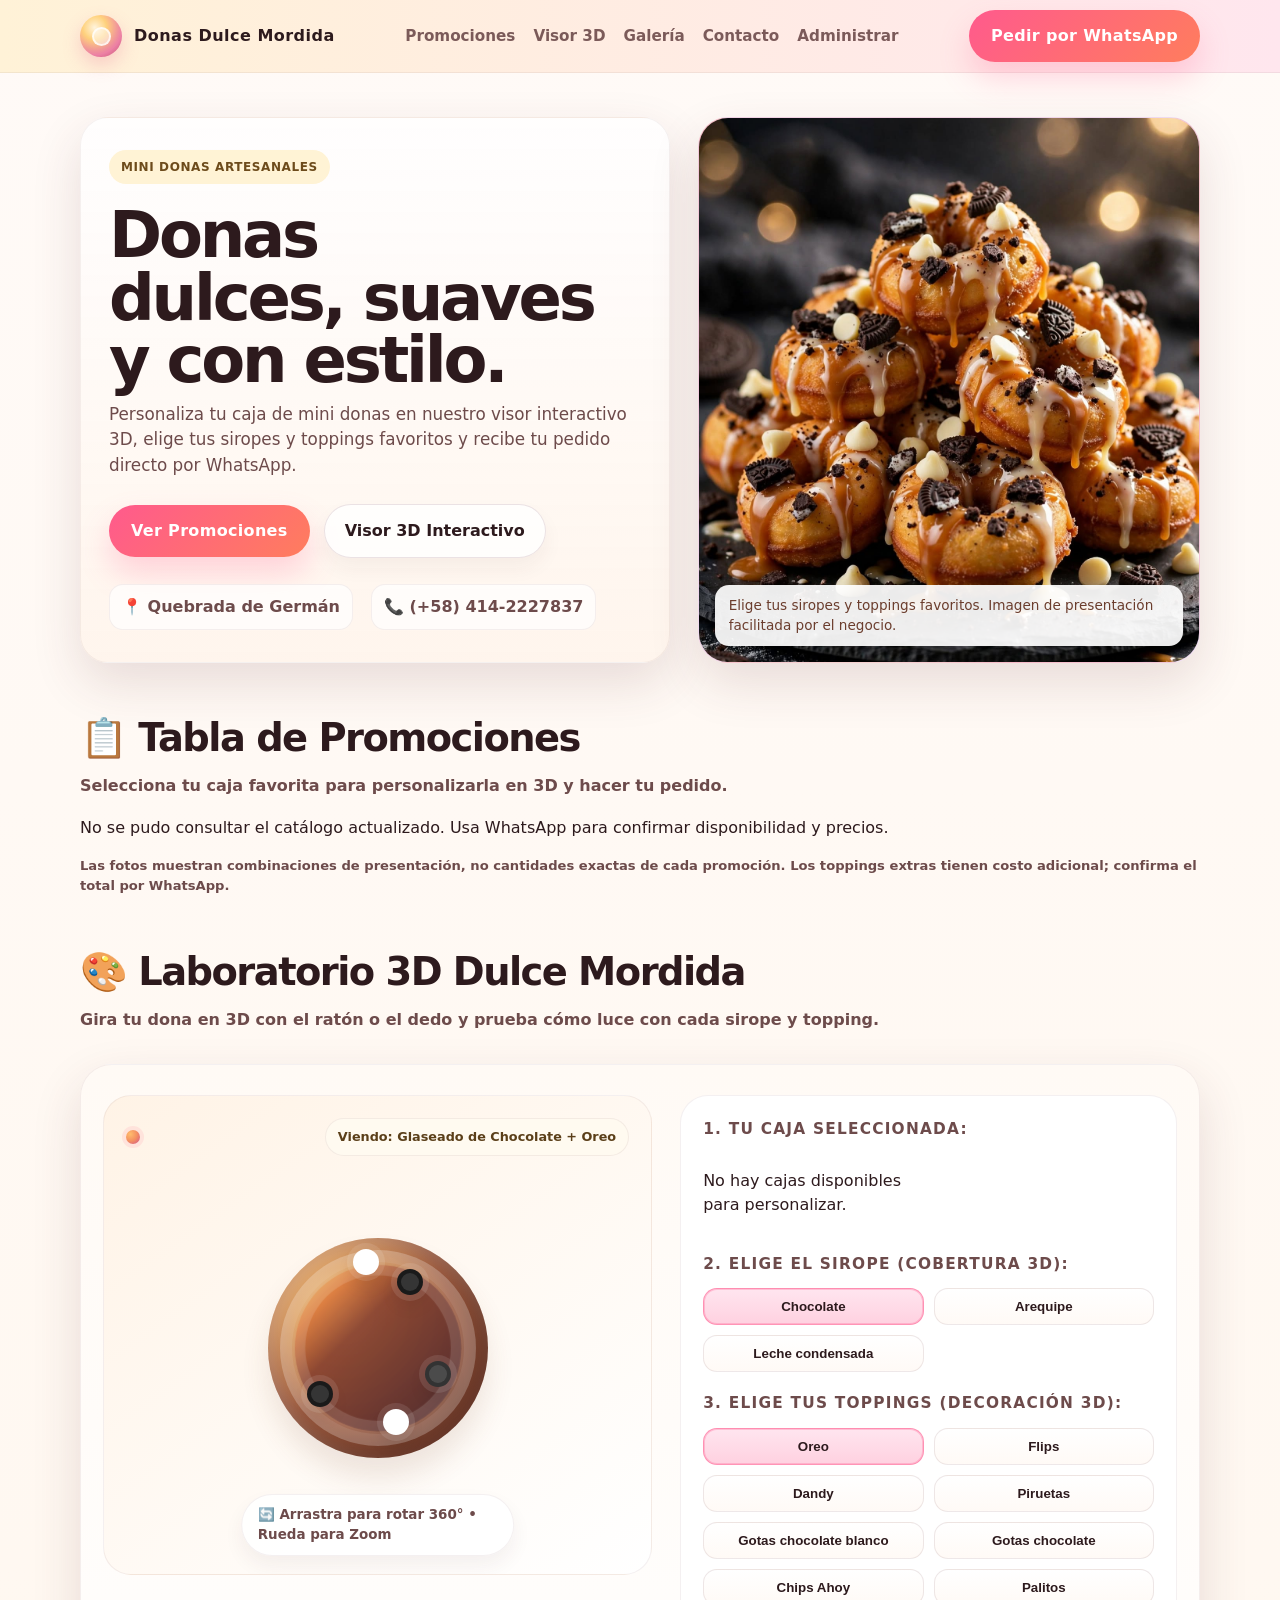
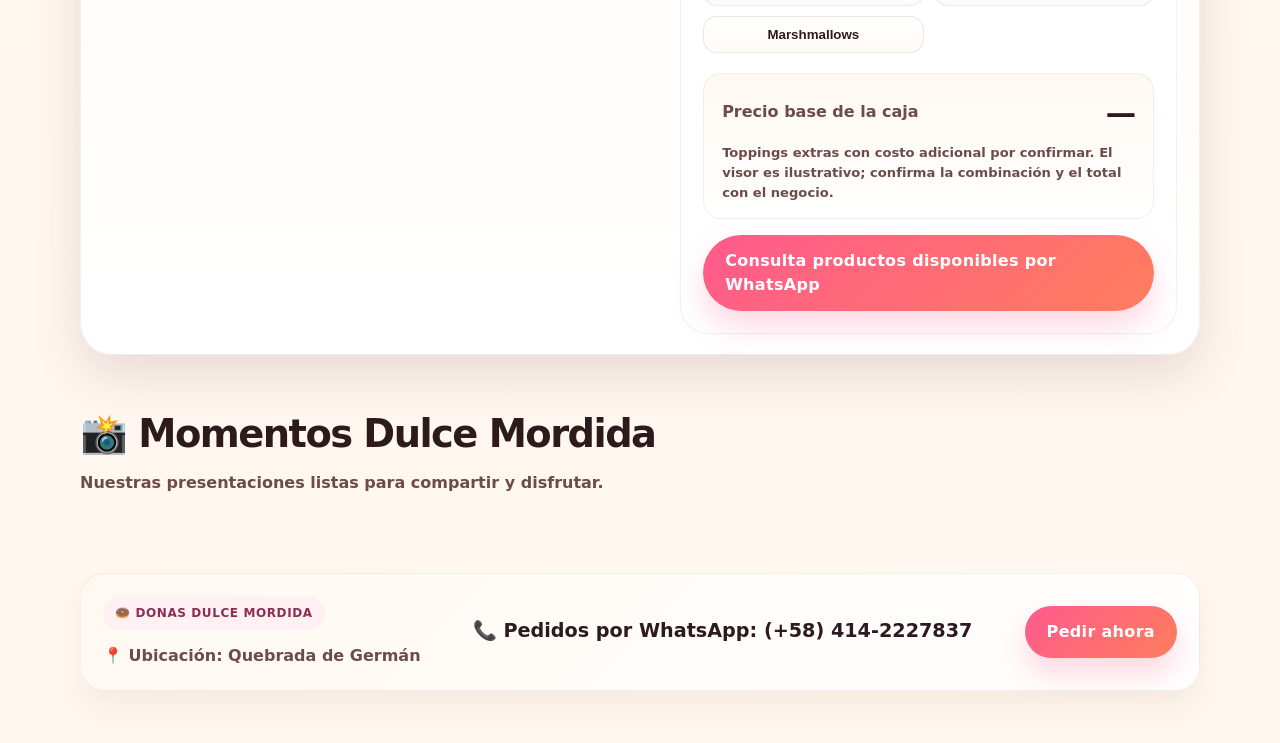
==== commit d598ff23: "Agrega administración segura de productos, combos e imágenes con Supabase" ====
--- a/index.html
+++ b/index.html
@@ -4,6 +4,7 @@
   <meta charset="UTF-8" />
   <meta name="viewport" content="width=device-width, initial-scale=1.0" />
   <title>Donas Dulce Mordida</title>
+  <meta name="referrer" content="no-referrer" />
   <meta name="description" content="Donas Dulce Mordida — mini donas artesanales, personalización 3D y pedidos por WhatsApp." />
   <style>
     :root{
@@ -24,6 +25,7 @@
       --lemon:#ffe898;
     }
 
+    [hidden]{display:none!important}
     *{box-sizing:border-box}
     html{scroll-behavior:smooth}
     body{
@@ -653,6 +655,7 @@
         <a href="#personalizador3d">Visor 3D</a>
         <a href="#galeria">Galería</a>
         <a href="#contacto">Contacto</a>
+        <a href="admin/">Administrar</a>
       </nav>
 
       <a class="cta" href="https://wa.me/584142227837?text=Hola%20Donas%20Dulce%20Mordida%2C%20quiero%20hacer%20mi%20pedido." target="_blank" rel="noreferrer">
@@ -662,6 +665,7 @@
   </header>
 
   <main>
+    <noscript><p class="container">Activa JavaScript para consultar el catálogo actualizado. También puedes pedir por WhatsApp al +58 414-2227837.</p></noscript>
     <section class="hero">
       <div class="container hero-wrap">
         <div class="hero-box">
@@ -700,42 +704,10 @@
           </div>
         </div>
 
-        <div class="promo-grid">
-          <article class="promo-card">
-            <span class="promo-tag">6 mini donas · $2.00</span>
-            <div class="visual"><img src="assets/images/47571.jpg" alt="Mini donas con gotas de chocolate oscuro y blanco" loading="lazy" width="765" height="1020" /></div>
-            <div class="promo-card-content">
-              <h3>Mini Clásico</h3><p>6 mini donas · $2.00</p>
-              <a class="ghost" href="https://wa.me/584142227837?text=Hola%20Donas%20Dulce%20Mordida%2C%20quiero%20pedir%20Mini%20Cl%C3%A1sico%3A%206%20mini%20donas%2C%20precio%20base%20%242.00.%20Quisiera%20confirmar%20toppings%2C%20disponibilidad%20y%20entrega." target="_blank" rel="noopener noreferrer">Pedir Mini Clásico</a>
-            </div>
-          </article>
-          <article class="promo-card">
-            <span class="promo-tag">8 mini donas · $2.50</span>
-            <div class="visual"><img src="assets/images/47574.jpg" alt="Caja de mini donas con galleta y gotas de chocolate blanco" loading="lazy" width="765" height="1020" /></div>
-            <div class="promo-card-content">
-              <h3>Dulce Tentación</h3><p>8 mini donas · $2.50</p>
-              <a class="ghost" href="https://wa.me/584142227837?text=Hola%20Donas%20Dulce%20Mordida%2C%20quiero%20pedir%20Dulce%20Tentaci%C3%B3n%3A%208%20mini%20donas%2C%20precio%20base%20%242.50.%20Quisiera%20confirmar%20toppings%2C%20disponibilidad%20y%20entrega." target="_blank" rel="noopener noreferrer">Pedir Dulce Tentación</a>
-            </div>
-          </article>
-          <article class="promo-card">
-            <span class="promo-tag">12 mini donas · $3.50</span>
-            <div class="visual"><img src="assets/images/47562.jpg" alt="Bandeja de mini donas con toppings de colores y galleta" loading="lazy" width="765" height="1020" /></div>
-            <div class="promo-card-content">
-              <h3>Fiesta Mini Donas</h3><p>12 mini donas · $3.50</p>
-              <a class="ghost" href="https://wa.me/584142227837?text=Hola%20Donas%20Dulce%20Mordida%2C%20quiero%20pedir%20Fiesta%20Mini%20Donas%3A%2012%20mini%20donas%2C%20precio%20base%20%243.50.%20Quisiera%20confirmar%20toppings%2C%20disponibilidad%20y%20entrega." target="_blank" rel="noopener noreferrer">Pedir Fiesta Mini Donas</a>
-            </div>
-          </article>
-          <article class="promo-card">
-            <span class="promo-tag">20 mini donas · $5.00</span>
-            <div class="visual"><img src="assets/images/47565.jpg" alt="Bandeja de mini donas con galleta y marshmallows" loading="lazy" width="765" height="1020" /></div>
-            <div class="promo-card-content">
-              <h3>Mega Tentación</h3><p>20 mini donas · $5.00</p>
-              <a class="ghost" href="https://wa.me/584142227837?text=Hola%20Donas%20Dulce%20Mordida%2C%20quiero%20pedir%20Mega%20Tentaci%C3%B3n%3A%2020%20mini%20donas%2C%20precio%20base%20%245.00.%20Quisiera%20confirmar%20toppings%2C%20disponibilidad%20y%20entrega." target="_blank" rel="noopener noreferrer">Pedir Mega Tentación</a>
-            </div>
-          </article>
-        </div>
+        <p id="catalogStatus" role="status" aria-live="polite">Consultando catálogo actualizado…</p>
+        <div class="promo-grid" hidden></div>
         <p class="warning">Las fotos muestran combinaciones de presentación, no cantidades exactas de cada promoción. Los toppings extras tienen costo adicional; confirma el total por WhatsApp.</p>
-        <figure class="menu-original">
+        <figure class="menu-original" hidden>
           <a href="assets/images/46378.jpg" target="_blank" rel="noopener noreferrer"><img src="assets/images/46378.jpg" alt="Menú original: Mini Clásico, 6 mini donas por $2; Dulce Tentación, 8 por $2.50; Fiesta Mini Donas, 12 por $3.50; Mega Tentación, 20 por $5. Pedidos al +58 414-2227837." width="1560" height="1040" loading="lazy" /></a>
           <figcaption>Menú original del negocio. <a href="assets/images/46378.jpg" target="_blank" rel="noopener noreferrer">Abrir imagen completa</a>.</figcaption>
         </figure>
@@ -777,11 +749,7 @@
             <div class="controls">
               <div class="controls-block">
                 <h4>1. Tu Caja Seleccionada:</h4>
-                <div class="option-grid" id="packageOptions">
-                  <button class="option" type="button" data-package="clasico">Mini Clásico · $2.00</button>
-                  <button class="option" type="button" data-package="dulce">Dulce Tentación · $2.50</button>
-                  <button class="option active" type="button" data-package="fiesta">Fiesta Mini Donas · $3.50</button>
-                  <button class="option" type="button" data-package="tentacion">Mega Tentación · $5.00</button>
+                <div class="option-grid" id="packageOptions"><p>Consultando cajas disponibles…</p>
                 </div>
               </div>
 
@@ -812,7 +780,7 @@
               <div class="totals">
                 <div class="totals-row">
                   <span>Precio base de la caja</span>
-                  <strong id="totalPrice">$3.50</strong>
+                  <strong id="totalPrice">—</strong>
                 </div>
                 <div class="warning">Toppings extras con costo adicional por confirmar. El visor es ilustrativo; confirma la combinación y el total con el negocio.</div>
               </div>
@@ -832,36 +800,7 @@
           </div>
         </div>
 
-        <div class="gallery-grid">
-          <article class="gallery-item">
-            <a class="thumb" style="display:block" href="assets/images/47562.jpg" target="_blank" rel="noopener noreferrer" aria-label="Ver foto completa: Color y chocolate"><img src="assets/images/47562.jpg" alt="Mini donas con confites de colores, galleta y gotas blancas" width="960" height="1280" loading="lazy" /></a>
-            <div class="meta"><h4>Color y chocolate</h4></div>
-          </article>
-          <article class="gallery-item">
-            <a class="thumb" style="display:block" href="assets/images/47565.jpg" target="_blank" rel="noopener noreferrer" aria-label="Ver foto completa: Galleta y marshmallows"><img src="assets/images/47565.jpg" alt="Bandeja decorada con galleta triturada y marshmallows" width="765" height="1020" loading="lazy" /></a>
-            <div class="meta"><h4>Galleta y marshmallows</h4></div>
-          </article>
-          <article class="gallery-item">
-            <a class="thumb" style="display:block" href="assets/images/47568.jpg" target="_blank" rel="noopener noreferrer" aria-label="Ver foto completa: Chocolate y galleta"><img src="assets/images/47568.jpg" alt="Mini donas con lluvia de chocolate y galleta" width="1020" height="765" loading="lazy" /></a>
-            <div class="meta"><h4>Chocolate y galleta</h4></div>
-          </article>
-          <article class="gallery-item">
-            <a class="thumb" style="display:block" href="assets/images/47574.jpg" target="_blank" rel="noopener noreferrer" aria-label="Ver foto completa: Oreo y gotas blancas"><img src="assets/images/47574.jpg" alt="Presentación con galleta oscura y gotas blancas" width="765" height="1020" loading="lazy" /></a>
-            <div class="meta"><h4>Oreo y gotas blancas</h4></div>
-          </article>
-          <article class="gallery-item">
-            <a class="thumb" style="display:block" href="assets/images/47571.jpg" target="_blank" rel="noopener noreferrer" aria-label="Ver foto completa: Doble chocolate"><img src="assets/images/47571.jpg" alt="Presentación con gotas oscuras y blancas" width="765" height="1020" loading="lazy" /></a>
-            <div class="meta"><h4>Doble chocolate</h4></div>
-          </article>
-          <article class="gallery-item">
-            <a class="thumb" style="display:block" href="assets/images/41725.jpg" target="_blank" rel="noopener noreferrer" aria-label="Ver foto completa: Un toque de color"><img src="assets/images/41725.jpg" alt="Mini donas con galleta y marshmallows de colores" width="765" height="1020" loading="lazy" /></a>
-            <div class="meta"><h4>Un toque de color</h4></div>
-          </article>
-          <article class="gallery-item">
-            <a class="thumb" style="display:block" href="assets/images/47577.jpg" target="_blank" rel="noopener noreferrer" aria-label="Ver foto completa: Para compartir"><img src="assets/images/47577.jpg" alt="Bandeja con galleta y gotas de chocolate blanco" width="765" height="1020" loading="lazy" /></a>
-            <div class="meta"><h4>Para compartir</h4></div>
-          </article>
-        </div>
+        <div class="gallery-grid" hidden></div>
       </div>
     </section>
   </main>
@@ -898,16 +837,17 @@
       chips:["#b28c56","#533225"], palitos:["#714127","#40281f"],
       marshmallows:["#fff7e9","#f7bfd4","#badce8"]
     };
-    const priceMap = {clasico:2, dulce:2.5, fiesta:3.5, tentacion:5};
+    const priceMap = {};
     let selectedSyrup = "chocolate";
     let selectedTopping = "oreo";
-    let selectedPackage = "fiesta";
+    let selectedPackage = "";
 
     const donutModel = document.getElementById("donutModel");
     const totalPrice = document.getElementById("totalPrice");
     const syrupButtons = [...document.querySelectorAll("[data-syrup]")];
     const toppingButtons = [...document.querySelectorAll("[data-topping]")];
     const packageButtons = [...document.querySelectorAll("[data-package]")];
+    const productDetails = new Map();
 
     function updateDonut() {
       const glaze = donutModel.querySelector(".glaze");
@@ -922,12 +862,22 @@
       });
 
       const basePrice = priceMap[selectedPackage];
+      const orderLink = document.getElementById("orderSelection");
+      if (!Number.isFinite(basePrice) || !packageButtons.length) {
+        totalPrice.textContent = "—";
+        orderLink.removeAttribute("href");
+        orderLink.textContent = "Consulta productos disponibles por WhatsApp";
+        orderLink.href = "https://wa.me/584142227837?text=" + encodeURIComponent("Hola, quisiera consultar los productos disponibles.");
+        return;
+      }
+      orderLink.textContent = "Pedir esta combinación por WhatsApp";
       totalPrice.textContent = "$" + basePrice.toFixed(2);
       const packageLabel = packageButtons.find(b => b.dataset.package === selectedPackage).textContent;
       const syrupLabel = syrupButtons.find(b => b.dataset.syrup === selectedSyrup).textContent;
       const toppingLabel = toppingButtons.find(b => b.dataset.topping === selectedTopping).textContent;
       document.querySelector(".stage-badge").textContent = `Viendo: ${syrupLabel} + ${toppingLabel}`;
-      const message = `Hola Donas Dulce Mordida, quiero pedir ${packageLabel}. Sirope: ${syrupLabel}. Topping: ${toppingLabel}. Quisiera confirmar disponibilidad, extras y total final.`;
+      const units = productDetails.get(selectedPackage)?.quantity;
+      const message = `Hola Donas Dulce Mordida, quiero pedir ${packageLabel}${units ? ` (${units} mini donas)` : ""}. Sirope: ${syrupLabel}. Topping: ${toppingLabel}. Quisiera confirmar disponibilidad, extras y total final.`;
       document.getElementById("orderSelection").href = "https://wa.me/584142227837?text=" + encodeURIComponent(message);
     }
 
@@ -947,12 +897,29 @@
       updateDonut();
     });
 
-    packageButtons.forEach(btn => {
-      btn.addEventListener("click", () => {
-        packageButtons.forEach(b => b.classList.toggle("active", b === btn));
-        selectedPackage = btn.dataset.package;
-        updateDonut();
+    document.getElementById("packageOptions").addEventListener("click", (event) => {
+      const btn=event.target.closest("[data-package]");
+      if(!btn)return;
+      packageButtons.forEach(b => b.classList.toggle("active", b===btn));
+      selectedPackage=btn.dataset.package;
+      updateDonut();
+    });
+    window.addEventListener("dulcemordida:catalog", (event) => {
+      const products=event.detail;
+      const options=document.getElementById("packageOptions");
+      const buttons=products.map((p,index)=>{
+        priceMap[p.id]=Number(p.price);productDetails.set(p.id,p);
+        const button=document.createElement("button");button.type="button";
+        button.className="option";button.dataset.package=p.id;
+        button.textContent=p.name+" · $"+Number(p.price).toFixed(2);
+        return button;
       });
+      if(!products.some(p=>p.id===selectedPackage))selectedPackage=products[0]?.id || "";
+      buttons.forEach(b=>b.classList.toggle("active",b.dataset.package===selectedPackage));
+      packageButtons.splice(0,packageButtons.length,...buttons);
+      options.replaceChildren(...buttons);
+      if(!buttons.length){const note=document.createElement("p");note.textContent="No hay cajas disponibles para personalizar.";options.append(note);}
+      updateDonut();
     });
 
     let dragging = false;
@@ -986,5 +953,6 @@
 
     updateDonut();
   </script>
+  <script type="module" src="assets/js/catalog.js"></script>
 </body>
 </html>
